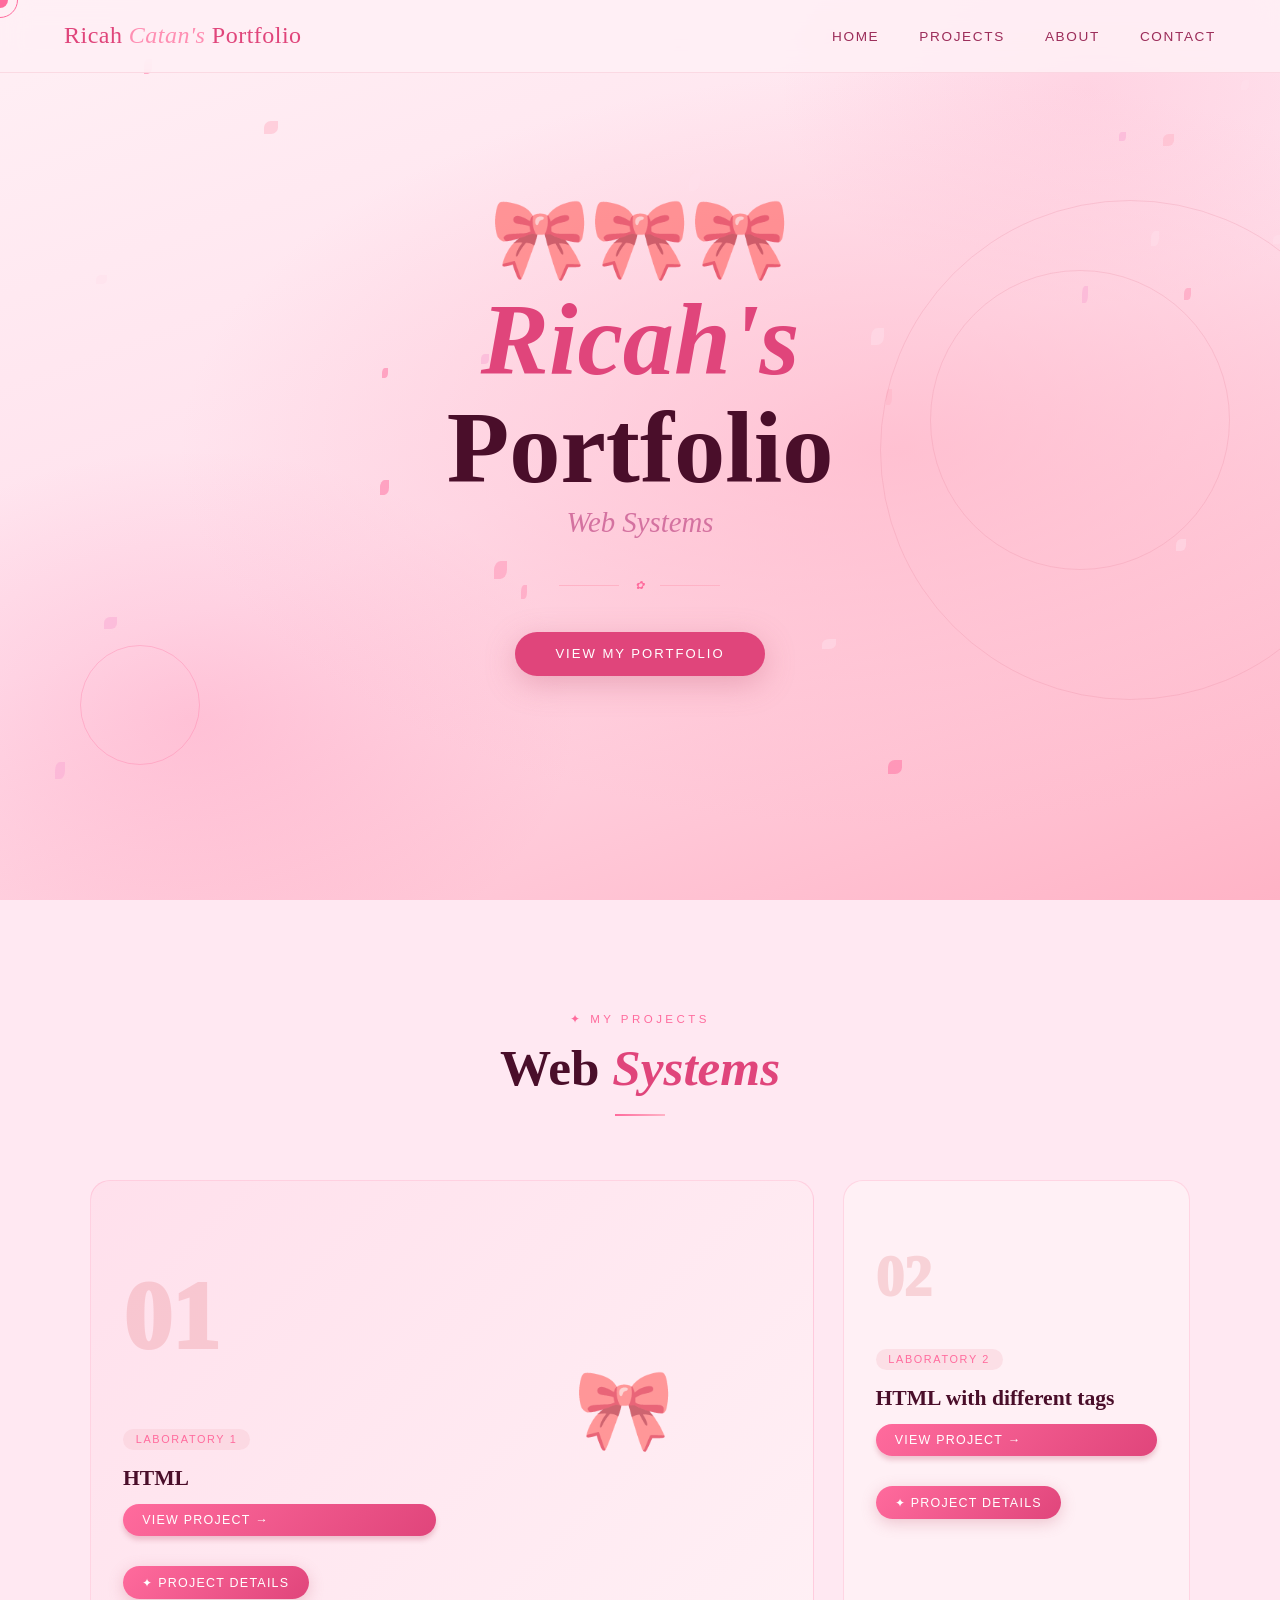
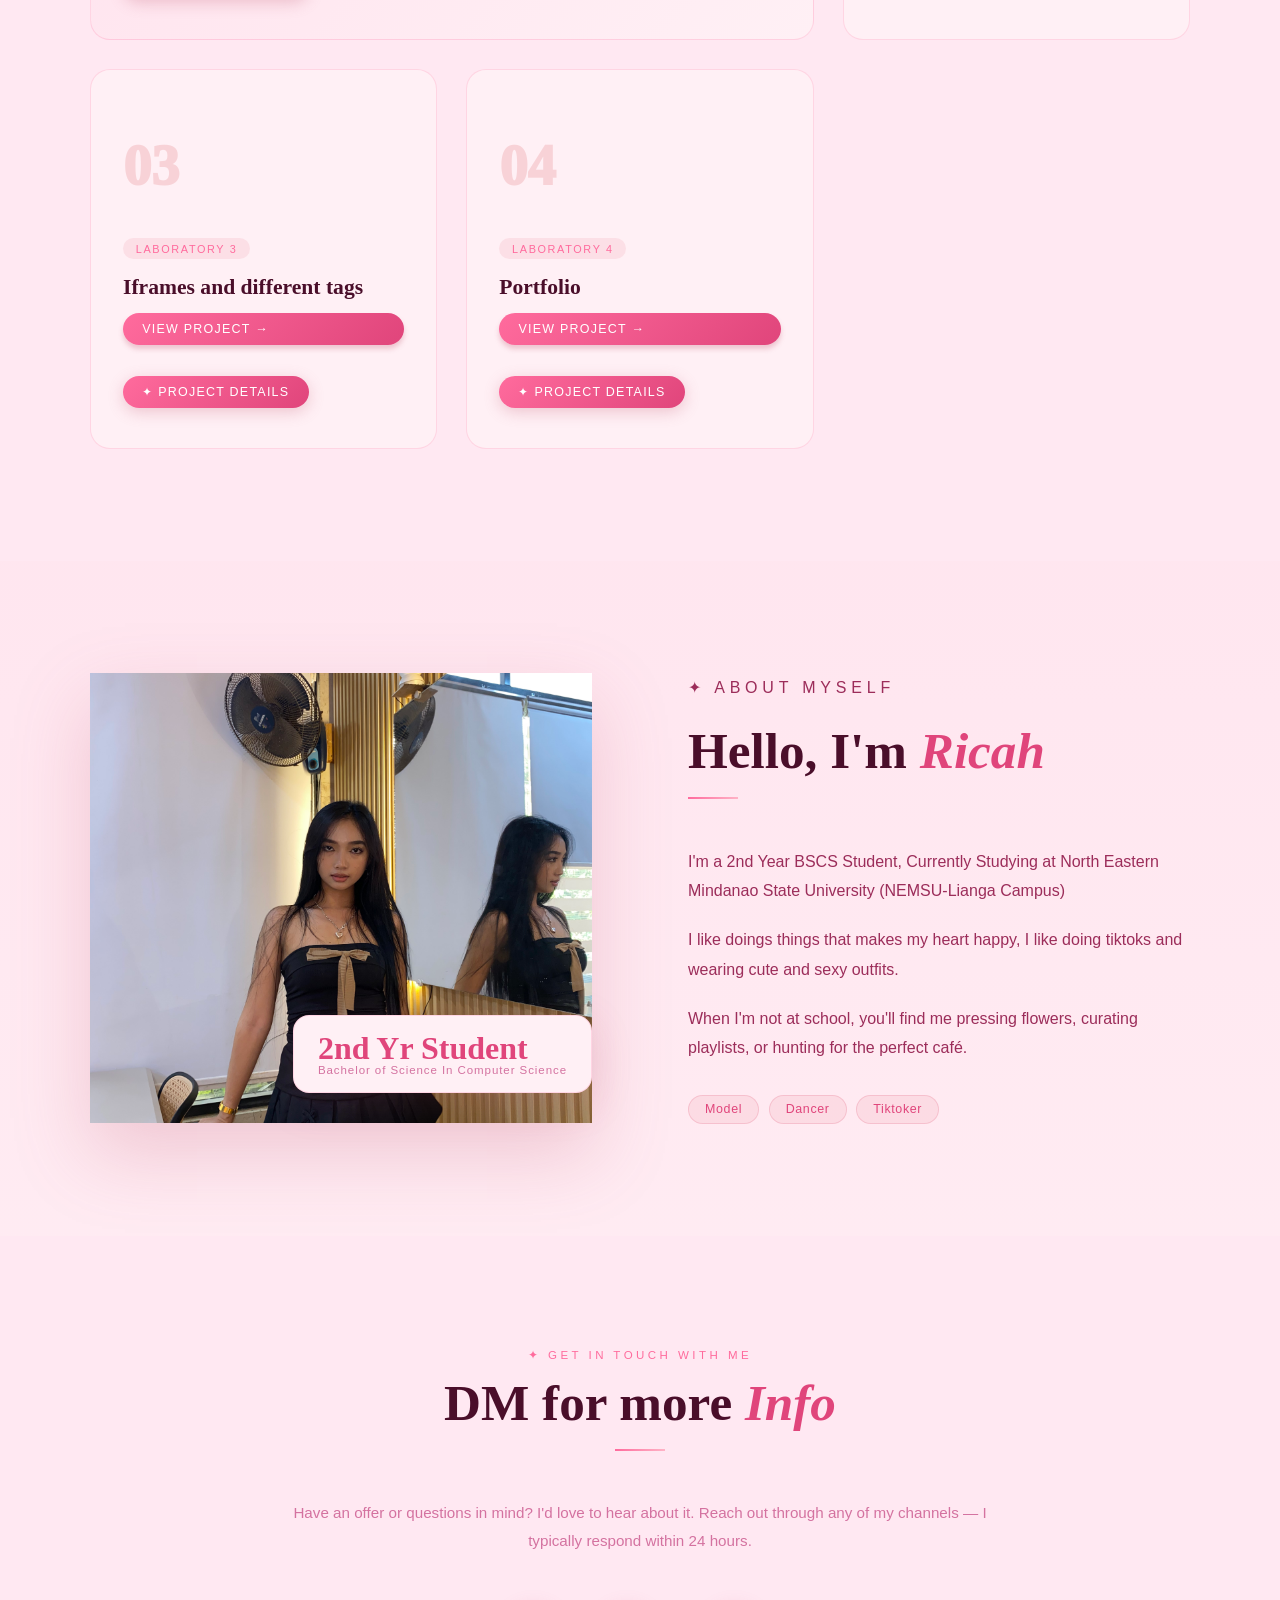
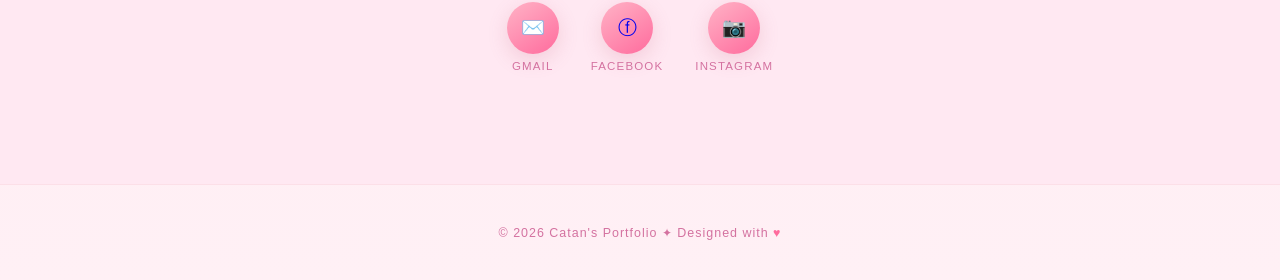
==== index.html @ cfc66bf7 "Add files via upload" ====
<!DOCTYPE html>
<html lang="en">
<head>
  <meta charset="UTF-8" />
  <meta name="viewport" content="width=device-width, initial-scale=1.0"/>
  <title>Catan's Portfolio ✦</title>
  <link rel="stylesheet" href="style.css">
</head>
<body>

<div class="cursor" id="cursor"></div>
<div class="cursor-ring" id="cursorRing"></div>

<!-- NAV -->
<nav>
  <div class="logo">Ricah<span> Catan's</span> Portfolio</div>
  <ul>
    <li><a href="#home">Home</a></li>
    <li><a href="#projects-section">Projects</a></li>
    <li><a href="#about-section">About</a></li>
    <li><a href="#contact">Contact</a></li>
  </ul>
</nav>

<!-- HOME -->
<section id="home">
  <div class="hero-bg"></div>
  <div class="petals" id="petals"></div>
  <div class="deco-circle deco-circle-1"></div>
  <div class="deco-circle deco-circle-2"></div>
  <div class="deco-circle deco-circle-3"></div>
  <div class="hero-content">
    <div style="text-align:center; font-size: 5rem; opacity: 0.6;">🎀🎀🎀</div>
    
    <h1 class="hero-name"><em>Ricah's</em><br>Portfolio</h1>
    <p class="hero-subtitle">Web Systems</p>
    <div class="hero-divider">
      <span></span><i>✿</i><span></span>
    </div>
    <a href="#projects-section" class="btn-primary">View My Portfolio</a>
  </div>
</section>

<!-- PROJECTS -->
<section id="projects-section">
  <div class="projects-header reveal">
    <p class="section-label">✦ My Projects</p>
    <h2 class="section-title">Web <em>Systems</em></h2>
    <div class="section-line"></div>
  </div>

  <div class="projects-grid">

    <!--Project 01 -->
    <div class="project-card featured reveal">
      <div>
        <div class="project-number">01</div>
        <span class="project-tag">Laboratory 1</span>
        <h3 class="project-title">HTML</h3>
        <a href="https://lab1-three-zeta.vercel.app/" class="project-link">View Project →</a>
        <br>
        <button class="btn-details" onclick="openModal('modal-1')">✦ Project Details</button>
      </div>
      <div style="text-align:center; font-size: 5rem; opacity: 0.6;">🎀</div>
    </div>

    <!-- Project 02 -->
    <div class="project-card reveal">
      <div class="project-number">02</div>
      <span class="project-tag">Laboratory 2</span>
      <h3 class="project-title">HTML with different tags</h3>
      <a href="https://2-tau-snowy.vercel.app/index.html" class="project-link">View Project →</a>
      <br>
      <button class="btn-details" onclick="openModal('modal-2')">✦ Project Details</button>

    </div>

    <!-- Project 03 -->
    <div class="project-card reveal">
      <div class="project-number">03</div>
      <span class="project-tag">Laboratory 3</span>
      <h3 class="project-title">Iframes and different tags</h3>
      <a href="https://3-three-lovat.vercel.app/" class="project-link">View Project →</a>
      <br>
      <button class="btn-details" onclick="openModal('modal-3')">✦ Project Details</button>

    </div>

    <!-- Project 04 -->
    <div class="project-card reveal">
      <div class="project-number">04</div>
      <span class="project-tag">Laboratory 4</span>
      <h3 class="project-title">Portfolio</h3>
      <a href="#" class="project-link">View Project →</a>
      <br>
      <button class="btn-details" onclick="openModal('modal-4')">✦ Project Details</button>
     
    </div>

  </div>
</section>


<!-- ── MODAL 1 ── -->
<div class="modal-overlay" id="modal-1" onclick="handleOverlayClick(event,'modal-1')">
  <div class="modal">
    <button class="modal-close" onclick="closeModal('modal-1')">✕</button>

    <div class="modal-header">
      <span class="modal-tag">Laboratory 1</span>
      <h2 class="modal-title">Simple HTML</h2>
      <p class="modal-subtitle">My very first structured web page using core HTML elements</p>
    </div>

    <div class="modal-body">

      <!-- Screenshots -->
      <p class="modal-video-label">Screenshots</p>
      <div class="modal-gallery">
        <div class="gallery-item">
          <img src="lab1/1.JPG" alt="Screenshot 1" class="gallery-img" onclick="openLightbox(this.src, this.alt)">
        </div>
        <div class="gallery-item">
          <img src="lab1/2.JPG" alt="Screenshot 2" class="gallery-img" onclick="openLightbox(this.src, this.alt)">
        </div>
      </div>

      <div class="modal-section-sep"></div>

      <!-- VIDEO -->
      <div class="modal-video">
        <p class="modal-video-label">Demo Video</p>
        <div class="video-wrapper">
          <video controls width="100%">
            <source src="lab1/1.MOV" type="video/mp4">
            Your browser does not support the video tag.
          </video>
        </div>
      </div>

      <div class="modal-section-sep"></div>

      <!-- PROJECT DETAILS -->
      <div class="modal-details">
        <div class="detail-block">
          <div class="detail-label">Subject</div>
          <div class="detail-value">Web Systems & Technologies</div>
        </div>
        <div class="detail-block">
          <div class="detail-label">Year / Semester</div>
          <div class="detail-value">2nd Year — 2nd Semester</div>
        </div>

      </div>

      <!-- DESCRIPTION -->
      <h3 class="modal-desc-title">About this project</h3>
      <p class="modal-desc-text">
        This laboratory exercise introduced the foundational structure of an HTML document. The goal was to build a simple, well-formed web page using basic tags such as headings, paragraphs, links, and images — following proper HTML5 syntax and document structure.
      </p>

      <!-- TECHNOLOGIES USED -->
      <h3 class="modal-desc-title">Technologies Used</h3>
      <div class="modal-pills">
        <span class="modal-pill">HTML5</span>
        <span class="modal-pill">Notepad</span>
        <span class="modal-pill">Github</span>
        <span class="modal-pill">Vercel</span>
      </div>

      <a href="https://lab1-three-zeta.vercel.app/" class="modal-cta" target="_blank">
        View Live Project →
      </a>
    </div>
  </div>
</div>

<!-- ── MODAL 2 ── -->
<div class="modal-overlay" id="modal-2" onclick="handleOverlayClick(event,'modal-2')">
  <div class="modal">
    <button class="modal-close" onclick="closeModal('modal-2')">✕</button>

    <div class="modal-header">
      <span class="modal-tag">Laboratory 2</span>
      <h2 class="modal-title">HTML with Different Tags</h2>
      <p class="modal-subtitle">Exploring HTML's rich set of semantic and formatting tags</p>
    </div>

    <div class="modal-body">

      <p class="modal-video-label">Screenshots</p>
      <div class="modal-gallery">
        <div class="gallery-item">
          <img src="lab2/Home.JPG" alt="Screenshot 1" class="gallery-img" onclick="openLightbox(this.src, this.alt)">
        </div>
        <div class="gallery-item">
          <img src="lab2/frame.JPG" alt="Screenshot 2" class="gallery-img" onclick="openLightbox(this.src, this.alt)">
        </div>
        <div class="gallery-item">
          <img src="lab2/Basic.JPG" alt="Screenshot 3" class="gallery-img" onclick="openLightbox(this.src, this.alt)">
        </div>
        <div class="gallery-item">
          <img src="lab2/format1.JPG" alt="Screenshot 3" class="gallery-img" onclick="openLightbox(this.src, this.alt)">
        </div>
        <div class="gallery-item">
          <img src="lab2/format2.JPG" alt="Screenshot 3" class="gallery-img" onclick="openLightbox(this.src, this.alt)">
        </div>
        
      </div>

      <div class="modal-section-sep"></div>

      <div class="modal-video">
        <p class="modal-video-label">Demo Video</p>
        <div class="video-wrapper">
          <video controls width="100%">
            <source src="lab2/2.MOV" type="video/mp4">
            Your browser does not support the video tag.
          </video>
        </div>
      </div>

      <div class="modal-section-sep"></div>

      <div class="modal-details">
        <div class="detail-block">
          <div class="detail-label">Subject</div>
          <div class="detail-value">Web Systems & Technologies</div>
        </div>
        <div class="detail-block">
          <div class="detail-label">Year / Semester</div>
          <div class="detail-value">2nd Year — 2nd Semester</div>
        </div>

      </div>

      <h3 class="modal-desc-title">About this project</h3>
      <p class="modal-desc-text">
        This lab expanded on the basics by using a wider variety of HTML tags — including lists, tables, forms, semantic tags like &lt;article&gt;, &lt;section&gt;, &lt;header&gt;, and inline formatting elements like &lt;strong&gt;, &lt;em&gt;, &lt;mark&gt;, and more.
      </p>

      <h3 class="modal-desc-title">Technologies Used</h3>
      <div class="modal-pills">
        <span class="modal-pill">HTML5</span>
        <span class="modal-pill">Notepad</span>
        <span class="modal-pill">Github</span>
        <span class="modal-pill">Vercel</span>
      </div>

      <a href="https://2-tau-snowy.vercel.app/index.html" class="modal-cta" target="_blank">
        View Live Project →
      </a>
    </div>
  </div>
</div>

<!-- ── MODAL 3 ── -->
<div class="modal-overlay" id="modal-3" onclick="handleOverlayClick(event,'modal-3')">
  <div class="modal">
    <button class="modal-close" onclick="closeModal('modal-3')">✕</button>

    <div class="modal-header">
      <span class="modal-tag">Laboratory 3</span>
      <h2 class="modal-title">Iframes & Different Tags</h2>
      <p class="modal-subtitle">Embedding external content and mastering advanced HTML tags</p>
    </div>

    <div class="modal-body">

      <p class="modal-video-label">Screenshots</p>
      <div class="modal-gallery">
        <div class="gallery-item">
          <img src="lab3/1.JPG" alt="Screenshot 1" class="gallery-img" onclick="openLightbox(this.src, this.alt)">
        </div>
        <div class="gallery-item">
          <img src="lab3/2.JPG" alt="Screenshot 2" class="gallery-img" onclick="openLightbox(this.src, this.alt)">
        </div>
        <div class="gallery-item">
          <img src="lab3/3.JPG" alt="Screenshot 3" class="gallery-img" onclick="openLightbox(this.src, this.alt)">
        </div>
        <div class="gallery-item">
          <img src="lab3/4.JPG" alt="Screenshot 3" class="gallery-img" onclick="openLightbox(this.src, this.alt)">
        </div>
        <div class="gallery-item">
          <img src="lab3/5.JPG" alt="Screenshot 3" class="gallery-img" onclick="openLightbox(this.src, this.alt)">
        </div>
        <div class="gallery-item">
          <img src="lab3/6.JPG" alt="Screenshot 3" class="gallery-img" onclick="openLightbox(this.src, this.alt)">
        </div>
        <div class="gallery-item">
          <img src="lab3/7.JPG" alt="Screenshot 3" class="gallery-img" onclick="openLightbox(this.src, this.alt)">
        </div>
      </div>

      <div class="modal-section-sep"></div>

      <div class="modal-video">
        <p class="modal-video-label">Demo Video</p>
        <div class="video-wrapper">
          <video controls width="100%">
            <source src="lab3/3.MOV" type="video/mp4">
            Your browser does not support the video tag.
          </video>
        </div>
      </div>

      <div class="modal-section-sep"></div>

       <div class="modal-details">
        <div class="detail-block">
          <div class="detail-label">Subject</div>
          <div class="detail-value">Web Systems & Technologies</div>
        </div>
        <div class="detail-block">
          <div class="detail-label">Year / Semester</div>
          <div class="detail-value">2nd Year — 2nd Semester</div>
        </div>

      </div>

      <h3 class="modal-desc-title">About this project</h3>
      <p class="modal-desc-text">
        This laboratory focused on embedding external pages and media using &lt;iframe&gt; tags, along with deeper exploration of miscellaneous HTML tags including &lt;details&gt;, &lt;summary&gt;, &lt;figure&gt;, &lt;figcaption&gt;, &lt;blockquote&gt;, and &lt;code&gt;.
      </p>

      <h3 class="modal-desc-title">Technologies Used</h3>
      <div class="modal-pills">
        <span class="modal-pill">HTML5</span>
        <span class="modal-pill">Notepad</span>
        <span class="modal-pill">Github</span>
        <span class="modal-pill">Vercel</span>
      </div>

      <a href="https://3-three-lovat.vercel.app/" class="modal-cta" target="_blank">
        View Live Project →
      </a>
    </div>
  </div>
</div>

<!-- ── MODAL 4 ── -->
<div class="modal-overlay" id="modal-4" onclick="handleOverlayClick(event,'modal-4')">
  <div class="modal">
    <button class="modal-close" onclick="closeModal('modal-4')">✕</button>

    <div class="modal-header">
      <span class="modal-tag">Laboratory 4</span>
      <h2 class="modal-title">Portfolio</h2>
      <p class="modal-subtitle">This project is all about building a Personal Portfolio</p>
    </div>

    <div class="modal-body">

      <p class="modal-video-label">Screenshots</p>
      <div class="modal-gallery">
        <div class="gallery-item">
          <img src="lab4/Home.JPG" alt="Screenshot 1" class="gallery-img" onclick="openLightbox(this.src, this.alt)">
        </div>
        <div class="gallery-item">
          <img src="lab4/Projects.JPG" alt="Screenshot 2" class="gallery-img" onclick="openLightbox(this.src, this.alt)">
        </div>
        <div class="gallery-item">
          <img src="lab4/Projectss.JPG" alt="Screenshot 3" class="gallery-img" onclick="openLightbox(this.src, this.alt)">
        </div>
        <div class="gallery-item">
          <img src="lab4/About.JPG" alt="Screenshot 3" class="gallery-img" onclick="openLightbox(this.src, this.alt)">
        </div>
        <div class="gallery-item">
          <img src="lab4/Contact.JPG" alt="Screenshot 3" class="gallery-img" onclick="openLightbox(this.src, this.alt)">
        </div>
      </div>

      <div class="modal-section-sep"></div>

      <div class="modal-video">
        <p class="modal-video-label">Demo Video</p>
        <div class="video-wrapper">
          <video controls width="100%">
            <source src="lab4/lab4.mov" type="video/mp4">
            Your browser does not support the video tag.
          </video>
        </div>
      </div>

      <div class="modal-section-sep"></div>

       <div class="modal-details">
        <div class="detail-block">
          <div class="detail-label">Subject</div>
          <div class="detail-value">Web Systems & Technologies</div>
        </div>
        <div class="detail-block">
          <div class="detail-label">Year / Semester</div>
          <div class="detail-value">2nd Year — 2nd Semester</div>
        </div>

      </div>

      <h3 class="modal-desc-title">About this project</h3>
      <p class="modal-desc-text">
        A Simple Portfolio that contains 4 navigations such as Home, Projects, About me, and Contacts. This portfolio serves as a compilation for all the Class Laboratories in Web Systems.
      </p>

      <h3 class="modal-desc-title">Technologies Used</h3>
      <div class="modal-pills">
        <span class="modal-pill">HTML5</span>
        <span class="modal-pill">JavaScript</span>
        <span class="modal-pill">VS Code</span>
        <span class="modal-pill">Github</span>
        <span class="modal-pill">Vercel</span>
      </div>
      <a href="" class="modal-cta" target="_blank">
        View Live Project →
      </a>
    </div>
  </div>
</div>

<!-- ABOUT -->
<section id="about-section">
  <div id="about">
    <div class="about-visual reveal">
      <img src="me.jpg" alt="Profile photo" class="about-img-placeholder" style="object-fit: cover; border-radius: inherit; width: 100%; height: 100%;" />
      <div class="about-badge">
        <div class="about-badge-num">2nd Yr Student</div>
        <div class="about-badge-label">Bachelor of Science In Computer Science</div>
      </div>
    </div>
    <div class="about-text reveal">
      <p class="section-label">✦ About Myself</p>
      <h2 class="section-title">Hello, I'm <em>Ricah</em></h2>
      <div class="section-line"></div>
      <p>I'm a 2nd Year BSCS Student, Currently Studying at North Eastern Mindanao State University (NEMSU-Lianga Campus)</p>
      <p>I like doings things that makes my heart happy, I like doing tiktoks and wearing cute and sexy outfits.</p>
      <p>When I'm not at school, you'll find me pressing flowers, curating playlists, or hunting for the perfect café.</p>
      <div class="about-skills">
        <span class="skill-pill">Model</span>
        <span class="skill-pill">Dancer</span>
        <span class="skill-pill">Tiktoker</span>
      </div>
    </div>
  </div>
</section>

<!-- CONTACT -->
<section id="contact">
  <div class="contact-inner">
    <p class="section-label">✦ Get in touch with me</p>
    <h2 class="section-title">DM for more<em> Info </em></h2>
    <div class="section-line"></div>
    <p style="color: var(--text-light); font-size: 0.95rem; line-height: 1.8;">Have an offer or questions in mind? I'd love to hear about it. Reach out through any of my channels — I typically respond within 24 hours.</p>
    <div class="contact-links">
      <a href="https://mail.google.com/mail/?view=cm&fs=1&to=ricahcatan28@gmail.com" class="contact-link-item">
        <div class="contact-link-icon">✉️</div>
        <span class="contact-link-label">Gmail</span>
      </a>
      <a href="https://www.facebook.com/ricah.catan?" class="contact-link-item">
        <div class="contact-link-icon">ⓕ</div>
        <span class="contact-link-label">Facebook</span>
      </a>
      <a href="https://www.instagram.com/kristaka_77" class="contact-link-item">
        <div class="contact-link-icon">📷</div>
        <span class="contact-link-label">Instagram</span>
      </a>
    </div>
  </div>
</section>

<footer>
  <p>© 2026 Catan's Portfolio ✦ Designed with <span>♥</span></p>
</footer>

<!-- LIGHTBOX OVERLAY for full-screen image viewing -->
<div id="lightbox" onclick="closeLightbox()">
  <button onclick="closeLightbox()">✕</button>
  <img id="lightbox-img" src="" alt="">
</div>

 <script src="script.js"></script>
</body>
</html>
---- style.css ----
:root {
      --blush: #ffb3c6;
      --rose: #ff6b9d;
      --deep-rose: #e0457b;
      --cream: #fff0f5;
      --light-pink: #ffe0ec;
      --mauve: #c0336a;
      --white: #fff5f8;
      --text-dark: #4a0e2a;
      --text-mid: #9c2d5a;
      --text-light: #d472a0;
      --gold: #ff8fb3;
    }

    * { margin: 0; padding: 0; box-sizing: border-box; }
    html { scroll-behavior: smooth; }

    body {
      font-family: 'DM Sans', sans-serif;
      background: linear-gradient(180deg, #fff0f5 0%, #ffe0ec 40%, #fff0f5 100%);
      color: var(--text-dark);
      overflow-x: hidden;
      cursor: none;
    }

    .cursor {
      width: 16px; height: 16px;
      background: var(--rose);
      border-radius: 50%;
      position: fixed;
      pointer-events: none;
      z-index: 9999;
      transition: transform 0.1s ease, background 0.1s;
      transform: translate(-50%, -50%);
    }
    .cursor-ring {
      width: 36px; height: 36px;
      border: 1.5px solid var(--rose);
      border-radius: 50%;
      position: fixed;
      pointer-events: none;
      z-index: 9998;
      transition: transform 0.1s ease, width 0.1s, height 0.1s;
      transform: translate(-50%, -50%);
    }

    nav {
      position: fixed; top: 0; left: 0; right: 0; z-index: 100;
      display: flex; align-items: center; justify-content: space-between;
      padding: 1.4rem 4rem;
      background: rgba(255, 240, 245, 0.88);
      backdrop-filter: blur(14px);
      border-bottom: 1px solid rgba(232, 131, 154, 0.2);
    }
    .logo {
      font-family: 'Playfair Display', serif;
      font-size: 1.5rem;
      color: var(--deep-rose);
      letter-spacing: 0.02em;
    }
    .logo span { font-style: italic; color: var(--gold); }
    nav ul { list-style: none; display: flex; gap: 2.5rem; }
    nav ul a {
      text-decoration: none;
      font-size: 0.85rem;
      font-weight: 500;
      letter-spacing: 0.12em;
      text-transform: uppercase;
      color: var(--text-mid);
      position: relative;
      transition: color 0.3s;
    }
    nav ul a::after {
      content: '';
      position: absolute;
      bottom: -4px; left: 0; right: 0;
      height: 1.5px;
      background: var(--rose);
      transform: scaleX(0);
      transform-origin: left;
      transition: transform 0.3s ease;
    }
    nav ul a:hover { color: var(--deep-rose); }
    nav ul a:hover::after { transform: scaleX(1); }

    #home {
      min-height: 100vh;
      display: grid;
      place-items: center;
      position: relative;
      overflow: hidden;
      padding-top: 80px;
    }
    .hero-bg {
      position: absolute; inset: 0;
      background: radial-gradient(ellipse 80% 60% at 70% 50%, rgba(255,179,198,0.65) 0%, transparent 70%),
                  radial-gradient(ellipse 50% 50% at 15% 80%, rgba(255,107,157,0.22) 0%, transparent 60%),
                  radial-gradient(ellipse 40% 40% at 85% 10%, rgba(255,143,179,0.2) 0%, transparent 60%),
                  linear-gradient(160deg, #fff0f5 0%, #ffe0ec 50%, #ffb3c6 100%);
    }
    .petals { position: absolute; inset: 0; pointer-events: none; }
    .petal {
      position: absolute;
      width: 8px; height: 12px;
      background: var(--blush);
      border-radius: 50% 0 50% 0;
      opacity: 0.5;
      animation: float linear infinite;
    }
    @keyframes float {
      0% { transform: translateY(-20px) rotate(0deg); opacity: 0; }
      10% { opacity: 0.5; }
      90% { opacity: 0.3; }
      100% { transform: translateY(110vh) rotate(720deg); opacity: 0; }
    }
    .hero-content {
      text-align: center;
      position: relative;
      z-index: 2;
      animation: fadeUp 1s ease both;
    }
    @keyframes fadeUp {
      from { opacity: 0; transform: translateY(30px); }
      to { opacity: 1; transform: translateY(0); }
    }
    .hero-eyebrow {
      font-size: 0.78rem;
      letter-spacing: 0.25em;
      text-transform: uppercase;
      color: var(--rose);
      margin-bottom: 1.2rem;
      animation: fadeUp 1s 0.2s ease both;
    }
    .hero-name {
      font-family: 'Playfair Display', serif;
      font-size: clamp(3.5rem, 8vw, 7rem);
      font-weight: 700;
      line-height: 1.05;
      color: var(--text-dark);
      margin-bottom: 0.3rem;
      animation: fadeUp 1s 0.3s ease both;
    }
    .hero-name em { font-style: italic; color: var(--deep-rose); }
    .hero-subtitle {
      font-family: 'Cormorant Garamond', serif;
      font-size: clamp(1.2rem, 2.5vw, 1.8rem);
      font-weight: 300;
      font-style: italic;
      color: var(--text-light);
      margin-bottom: 2.5rem;
      animation: fadeUp 1s 0.4s ease both;
    }
    .hero-divider {
      display: flex; align-items: center; justify-content: center; gap: 1rem;
      margin-bottom: 2.5rem;
      animation: fadeUp 1s 0.5s ease both;
    }
    .hero-divider span { display: block; height: 1px; width: 60px; background: var(--blush); }
    .hero-divider i { color: var(--rose); font-size: 0.7rem; }
    .btn-primary {
      display: inline-block;
      padding: 0.9rem 2.5rem;
      background: var(--deep-rose);
      color: white;
      text-decoration: none;
      font-size: 0.82rem;
      letter-spacing: 0.15em;
      text-transform: uppercase;
      font-weight: 500;
      border-radius: 100px;
      transition: all 0.3s ease;
      box-shadow: 0 8px 30px rgba(196, 95, 120, 0.35);
      animation: fadeUp 1s 0.6s ease both;
    }
    .btn-primary:hover {
      background: var(--mauve);
      transform: translateY(-3px);
      box-shadow: 0 14px 40px rgba(196, 95, 120, 0.45);
    }
    .deco-circle {
      position: absolute;
      border-radius: 50%;
      border: 1px solid rgba(232, 131, 154, 0.25);
    }
    .deco-circle-1 { width: 500px; height: 500px; right: -100px; top: 50%; transform: translateY(-50%); }
    .deco-circle-2 { width: 300px; height: 300px; right: 50px; top: 50%; transform: translateY(-60%); }
    .deco-circle-3 { width: 120px; height: 120px; left: 80px; bottom: 15%; border-color: rgba(255,107,157,0.3); }

    section { padding: 7rem 4rem; }
    .section-label {
      font-size: 0.72rem;
      letter-spacing: 0.3em;
      text-transform: uppercase;
      color: var(--rose);
      margin-bottom: 0.8rem;
    }
    .section-title {
      font-family: 'Playfair Display', serif;
      font-size: clamp(2rem, 4vw, 3.2rem);
      font-weight: 700;
      color: var(--text-dark);
      margin-bottom: 1rem;
      line-height: 1.15;
    }
    .section-title em { font-style: italic; color: var(--deep-rose); }
    .section-line {
      width: 50px; height: 2px;
      background: linear-gradient(to right, var(--rose), var(--blush));
      margin-bottom: 3rem;
    }

    #projects-section { background: #ffe8f2; }
    .projects-header { text-align: center; margin-bottom: 4rem; }
    .projects-header .section-line { margin: 0 auto 0; }

    .projects-grid {
      display: grid;
      grid-template-columns: repeat(3, 1fr);
      gap: 1.8rem;
      max-width: 1100px;
      margin: 0 auto;
    }
    .project-card {
      background: #fff0f5;
      border: 1px solid rgba(255, 107, 157, 0.2);
      border-radius: 20px;
      padding: 2.5rem 2rem;
      position: relative;
      overflow: hidden;
      transition: all 0.4s ease;
      cursor: none;
    }
    .project-card:hover {
      transform: translateY(-6px);
      border-color: rgba(232,131,154,0.5);
      box-shadow: 0 20px 50px rgba(196, 95, 120, 0.12);
    }
    .project-card::before {
      content: '';
      position: absolute;
      top: 0; left: 0; right: 0;
      height: 3px;
      background: linear-gradient(to right, var(--rose), var(--blush));
      transform: scaleX(0);
      transform-origin: left;
      transition: transform 0.4s ease;
    }
    .project-card:hover::before { transform: scaleX(1); }
    .project-number {
      font-family: 'Playfair Display', serif;
      font-size: 3.5rem;
      font-weight: 1000;
      color: rgba(200, 2, 2, 0.12);
      line-height: 2;
      margin-bottom: 1rem;
    }
    .project-tag {
      display: inline-block;
      font-size: 0.68rem;
      letter-spacing: 0.15em;
      text-transform: uppercase;
      color: var(--rose);
      background: rgba(247,197,208,0.4);
      padding: 0.3rem 0.8rem;
      border-radius: 100px;
      margin-bottom: 1rem;
    }
    .project-title {
      font-family: 'Playfair Display', serif;
      font-size: 1.35rem;
      font-weight: 600;
      color: var(--text-dark);
      margin-bottom: 0.8rem;
    }
    .project-desc {
      font-size: 0.88rem;
      color: var(--text-light);
      line-height: 1.7;
      margin-bottom: 1.5rem;
    }
    .project-link {
      font-size: 0.78rem;
      letter-spacing: 0.1em;
      text-transform: uppercase;
      color: white;
      text-decoration: none;
      font-weight: 500;
      display: flex; align-items: center; gap: 0.5rem;
      transition: gap 0.3s;
      background: linear-gradient(135deg, var(--rose), var(--deep-rose));
      border: none;
      padding: 0.55rem 1.2rem;
      border-radius: 50px;
      cursor: none;
      font-family: 'DM Sans', sans-serif;
      font-weight: 500;
      transition: all 0.3s ease;
      box-shadow: 0 4px 5px rgba(196,95,120,0.3);
    }
    .project-link:hover { gap: 0.9rem; }

    /* Details button */
    .btn-details {
      display: inline-flex;
      align-items: center;
      gap: 0.5rem;
      margin-top: 0.8rem;
      font-size: 0.78rem;
      letter-spacing: 0.1em;
      text-transform: uppercase;
      color: white;
      background: linear-gradient(135deg, var(--rose), var(--deep-rose));
      border: none;
      padding: 0.55rem 1.2rem;
      border-radius: 100px;
      cursor: none;
      font-family: 'DM Sans', sans-serif;
      font-weight: 500;
      transition: all 0.3s ease;
      box-shadow: 0 4px 15px rgba(196,95,120,0.3);
    }
    .btn-details:hover {
      transform: translateY(-2px);
      box-shadow: 0 8px 22px rgba(196,95,120,0.45);
    }

    .project-card.featured {
      grid-column: 1 / 3;
      display: grid;
      grid-template-columns: 1fr 1fr;
      gap: 2rem;
      align-items: center;
      background: linear-gradient(135deg, #ffe0ec 0%, #fff0f5 100%);
    }
    .project-card.featured .project-number { font-size: 6rem; }

    #about-section { padding: 7rem 4rem; }
    #about {
      max-width: 1100px;
      margin: 0 auto;
      display: grid;
      grid-template-columns: 1fr 1fr;
      gap: 6rem;
      align-items: center;
    }
    .about-visual { position: relative; height: 450px; }
    .about-img-placeholder {
      width: 340px; height: 420px;
      border-radius: 30% 60% 40% 70% / 50% 40% 60% 50%;
      background: linear-gradient(145deg, #ffb3c6 0%, #ff6b9d 60%, #e0457b 100%);
      position: absolute;
      top: 0; left: 0;
      display: flex; align-items: center; justify-content: center;
      font-size: 5rem;
      box-shadow: 0 30px 70px rgba(196,95,120,0.25);
      animation: morphBlob 8s ease-in-out infinite;
    }
    @keyframes morphBlob {
      0%,100% { border-radius: 30% 60% 40% 70% / 50% 40% 60% 50%; }
      33% { border-radius: 60% 40% 70% 30% / 40% 60% 40% 60%; }
      66% { border-radius: 40% 70% 50% 50% / 60% 30% 70% 40%; }
    }
    .about-badge {
      position: absolute;
      bottom: 30px; right: 0;
      background: #fff0f5;
      border-radius: 16px;
      padding: 1rem 1.5rem;
      box-shadow: 0 10px 40px rgba(196,95,120,0.18);
      border: 1px solid rgba(255,107,157,0.2);
    }
    .about-badge-num {
      font-family: 'Playfair Display', serif;
      font-size: 2rem;
      font-weight: 700;
      color: var(--deep-rose);
      line-height: 1;
    }
    .about-badge-label { font-size: 0.72rem; color: var(--text-light); letter-spacing: 0.08em; }
    .about-text p { font-size: 1rem; line-height: 1.85; color: var(--text-mid); margin-bottom: 1.2rem; }
    .about-skills { display: flex; flex-wrap: wrap; gap: 0.6rem; margin-top: 2rem; }
    .skill-pill {
      font-size: 0.78rem;
      padding: 0.4rem 1rem;
      background: rgba(247,197,208,0.4);
      border: 1px solid rgba(232,131,154,0.3);
      border-radius: 100px;
      color: var(--deep-rose);
      letter-spacing: 0.05em;
    }

    #contact { background: #ffe8f2; }
    .contact-inner { max-width: 700px; margin: 0 auto; text-align: center; }
    .contact-inner .section-line { margin: 0 auto 3rem; }
    .contact-links { display: flex; justify-content: center; gap: 2rem; margin-top: 3rem; }
    .contact-link-item {
      display: flex; flex-direction: column; align-items: center; gap: 0.4rem;
      text-decoration: none;
      transition: transform 0.3s;
    }
    .contact-link-item:hover { transform: translateY(-4px); }
    .contact-link-icon {
      width: 52px; height: 52px;
      border-radius: 50%;
      background: linear-gradient(145deg, #ffb3c6, #ff6b9d);
      display: flex; align-items: center; justify-content: center;
      font-size: 1.2rem;
      box-shadow: 0 6px 20px rgba(196,95,120,0.2);
    }
    .contact-link-label { font-size: 0.72rem; letter-spacing: 0.1em; text-transform: uppercase; color: var(--text-light); }

    footer {
      text-align: center;
      padding: 2.5rem;
      font-size: 0.78rem;
      color: var(--text-light);
      letter-spacing: 0.08em;
      border-top: 1px solid rgba(232,131,154,0.15);
    }
    footer span { color: var(--rose); }

    ::-webkit-scrollbar { width: 6px; }
    ::-webkit-scrollbar-track { background: #fff0f5; }
    ::-webkit-scrollbar-thumb { background: #ffb3c6; border-radius: 3px; }

    .reveal {
      opacity: 0;
      transform: translateY(25px);
      transition: opacity 0.7s ease, transform 0.7s ease;
    }
    .reveal.visible { opacity: 1; transform: translateY(0); }

    /* ── MODAL STYLES ── */
    .modal-overlay {
      position: fixed;
      inset: 0;
      background: rgba(74, 14, 42, 0.55);
      backdrop-filter: blur(8px);
      z-index: 1000;
      display: flex;
      align-items: center;
      justify-content: center;
      padding: 1.5rem;
      opacity: 0;
      pointer-events: none;
      transition: opacity 0.35s ease;
    }
    .modal-overlay.open {
      opacity: 1;
      pointer-events: all;
    }

    .modal {
      background: #fff5f8;
      border-radius: 28px;
      width: 100%;
      max-width: 820px;
      max-height: 90vh;
      overflow-y: auto;
      box-shadow: 0 40px 100px rgba(196,95,120,0.35);
      border: 1px solid rgba(255,107,157,0.25);
      transform: translateY(30px) scale(0.97);
      transition: transform 0.35s cubic-bezier(0.34, 1.56, 0.64, 1);
      position: relative;
      scrollbar-width: thin;
      scrollbar-color: #ffb3c6 #fff0f5;
    }
    .modal-overlay.open .modal {
      transform: translateY(0) scale(1);
    }

    .modal-close {
      position: absolute;
      top: 1.2rem; right: 1.2rem;
      width: 38px; height: 38px;
      background: rgba(255,107,157,0.12);
      border: 1px solid rgba(255,107,157,0.3);
      border-radius: 50%;
      color: var(--deep-rose);
      font-size: 1.1rem;
      display: flex; align-items: center; justify-content: center;
      cursor: none;
      transition: all 0.25s;
      z-index: 10;
    }
    .modal-close:hover {
      background: var(--rose);
      color: white;
      transform: rotate(90deg);
    }

    .modal-header {
      padding: 2.5rem 2.5rem 1.5rem;
      border-bottom: 1px solid rgba(255,107,157,0.15);
      position: relative;
    }
    .modal-tag {
      display: inline-block;
      font-size: 0.65rem;
      letter-spacing: 0.18em;
      text-transform: uppercase;
      color: var(--rose);
      background: rgba(247,197,208,0.4);
      padding: 0.3rem 0.8rem;
      border-radius: 100px;
      margin-bottom: 0.6rem;
    }
    .modal-title {
      font-family: 'Playfair Display', serif;
      font-size: 1.8rem;
      font-weight: 700;
      color: var(--text-dark);
      margin-bottom: 0.5rem;
    }
    .modal-subtitle {
      font-family: 'Cormorant Garamond', serif;
      font-style: italic;
      font-size: 1.05rem;
      color: var(--text-light);
    }

    .modal-body { padding: 2rem 2.5rem 2.5rem; }

    /* Media gallery */
    .modal-gallery {
      display: grid;
      grid-template-columns: repeat(auto-fill, minmax(200px, 1fr));
      gap: 0.9rem;
      margin-bottom: 2rem;
    }
    .gallery-item {
      border-radius: 14px;
      overflow: hidden;
      background: #ffe0ec;
      aspect-ratio: 4/3;
      position: relative;
      border: 1px solid rgba(255,107,157,0.2);
    }
    .gallery-item img {
      width: 100%; height: 100%;
      object-fit: cover;
      display: block;
      transition: transform 0.4s ease;
    }
    .gallery-item:hover img { transform: scale(1.05); }
    .gallery-item .placeholder-img {
      width: 100%; height: 100%;
      display: flex; flex-direction: column; align-items: center; justify-content: center;
      gap: 0.5rem;
      background: linear-gradient(135deg, #ffe0ec, #ffb3c6);
      color: var(--deep-rose);
      font-size: 0.75rem;
      letter-spacing: 0.1em;
      text-transform: uppercase;
    }
    .gallery-item .placeholder-img span { font-size: 2rem; }

    /* Video embed */
    .modal-video {
      margin-bottom: 2rem;
    }
    .modal-video-label {
      font-size: 0.72rem;
      letter-spacing: 0.2em;
      text-transform: uppercase;
      color: var(--rose);
      margin-bottom: 0.7rem;
    }
    .video-wrapper {
      border-radius: 14px;
      overflow: hidden;
      background: #ffe0ec;
      border: 1px solid rgba(255,107,157,0.2);
      aspect-ratio: 16/9;
      position: relative;
    }
    .video-wrapper iframe,
    .video-wrapper video {
      width: 100%; height: 100%;
      display: block;
    }
    .video-placeholder {
      width: 100%; height: 100%;
      display: flex; flex-direction: column; align-items: center; justify-content: center;
      gap: 0.8rem;
      background: linear-gradient(135deg, #ffe0ec, #ffb3c6);
      color: var(--deep-rose);
    }
    .video-placeholder span { font-size: 3rem; }
    .video-placeholder p { font-size: 0.82rem; letter-spacing: 0.1em; text-transform: uppercase; opacity: 0.7; }

    /* Details section */
    .modal-details {
      display: grid;
      grid-template-columns: 1fr 1fr;
      gap: 1.5rem;
      margin-bottom: 2rem;
    }
    .detail-block {
      background: #ffe8f2;
      border-radius: 14px;
      padding: 1.2rem 1.4rem;
      border: 1px solid rgba(255,107,157,0.15);
    }
    .detail-label {
      font-size: 0.68rem;
      letter-spacing: 0.2em;
      text-transform: uppercase;
      color: var(--rose);
      margin-bottom: 0.4rem;
    }
    .detail-value {
      font-size: 0.92rem;
      color: var(--text-dark);
      line-height: 1.6;
    }

    /* Description */
    .modal-desc-title {
      font-family: 'Playfair Display', serif;
      font-size: 1.1rem;
      color: var(--text-dark);
      margin-bottom: 0.7rem;
    }
    .modal-desc-text {
      font-size: 0.92rem;
      color: var(--text-mid);
      line-height: 1.85;
      margin-bottom: 1.5rem;
    }

    /* Tech/skills pills */
    .modal-pills { display: flex; flex-wrap: wrap; gap: 0.5rem; margin-bottom: 2rem; }
    .modal-pill {
      font-size: 0.75rem;
      padding: 0.35rem 0.9rem;
      background: rgba(247,197,208,0.4);
      border: 1px solid rgba(232,131,154,0.3);
      border-radius: 100px;
      color: var(--deep-rose);
    }

    /* Modal CTA */
    .modal-cta {
      display: inline-flex;
      align-items: center;
      gap: 0.6rem;
      padding: 0.85rem 2rem;
      background: linear-gradient(135deg, #ff6b9d, #e0457b);
      color: white;
      text-decoration: none;
      font-size: 0.8rem;
      letter-spacing: 0.13em;
      text-transform: uppercase;
      font-weight: 500;
      border-radius: 100px;
      transition: all 0.3s ease;
      box-shadow: 0 6px 20px rgba(196,95,120,0.35);
    }
    .modal-cta:hover {
      transform: translateY(-2px);
      box-shadow: 0 10px 30px rgba(196,95,120,0.45);
    }

    .modal-section-sep {
      height: 1px;
      background: linear-gradient(to right, transparent, rgba(255,107,157,0.2), transparent);
      margin: 1.8rem 0;
    }


      .gallery-img {
    width: 100%;
    height: 100%;
    object-fit: cover;
    border-radius: 8px;
    cursor: zoom-in;
    transition: transform 0.2s, box-shadow 0.2s;
    display: block;
  }
  .gallery-img:hover {
    transform: scale(1.03);
    box-shadow: 0 6px 24px rgba(0,0,0,0.25);
  }
  .gallery-item {
    overflow: hidden;
    border-radius: 8px;
    min-height: 140px;
    background: #f0eaee;
    display: flex;
    align-items: center;
    justify-content: center;
  }
  .video-wrapper video {
    border-radius: 10px;
    width: 100%;
    max-height: 380px;
    background: #000;
  }
  .lightbox {
  display:none;
  position:fixed;
  inset:0;
  z-index:9999;
  background:rgba(0,0,0,0.92);
  align-items:center;
  justify-content:center;
  cursor:zoom-out;
  padding:20px;
  box-sizing:border-box;
  }

  /* ── Lightbox ── */
#lightbox {
  display: none;
  position: fixed;
  inset: 0;
  z-index: 9999;
  background: rgba(0, 0, 0, 0.92);
  align-items: center;
  justify-content: center;
  cursor: zoom-out;
  padding: 20px;
  box-sizing: border-box;
}

#lightbox button {
  position: absolute;
  top: 18px;
  right: 24px;
  background: none;
  border: none;
  color: #fff;
  font-size: 2rem;
  cursor: pointer;
  line-height: 1;
}

#lightbox-img {
  max-width: 90vw;
  max-height: 90vh;
  border-radius: 10px;
  box-shadow: 0 8px 40px rgba(0, 0, 0, 0.6);
  object-fit: contain;
}
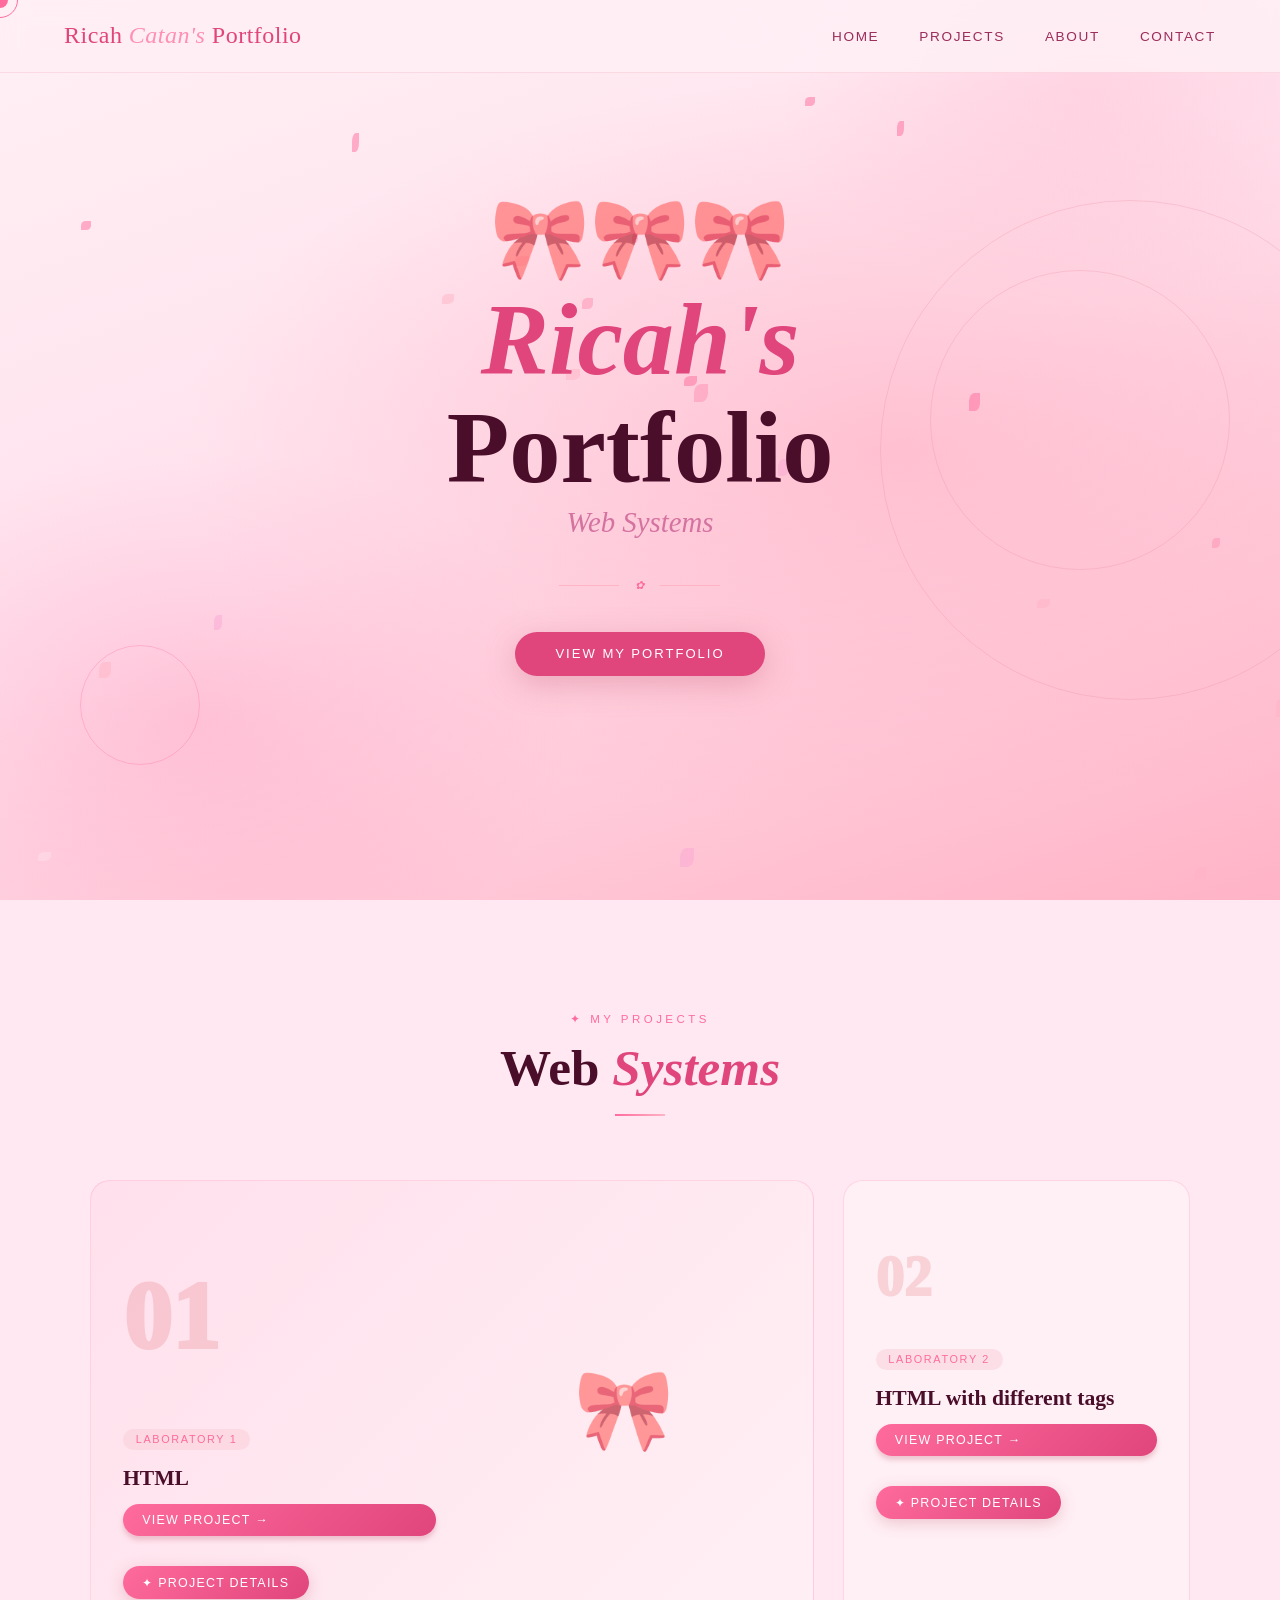
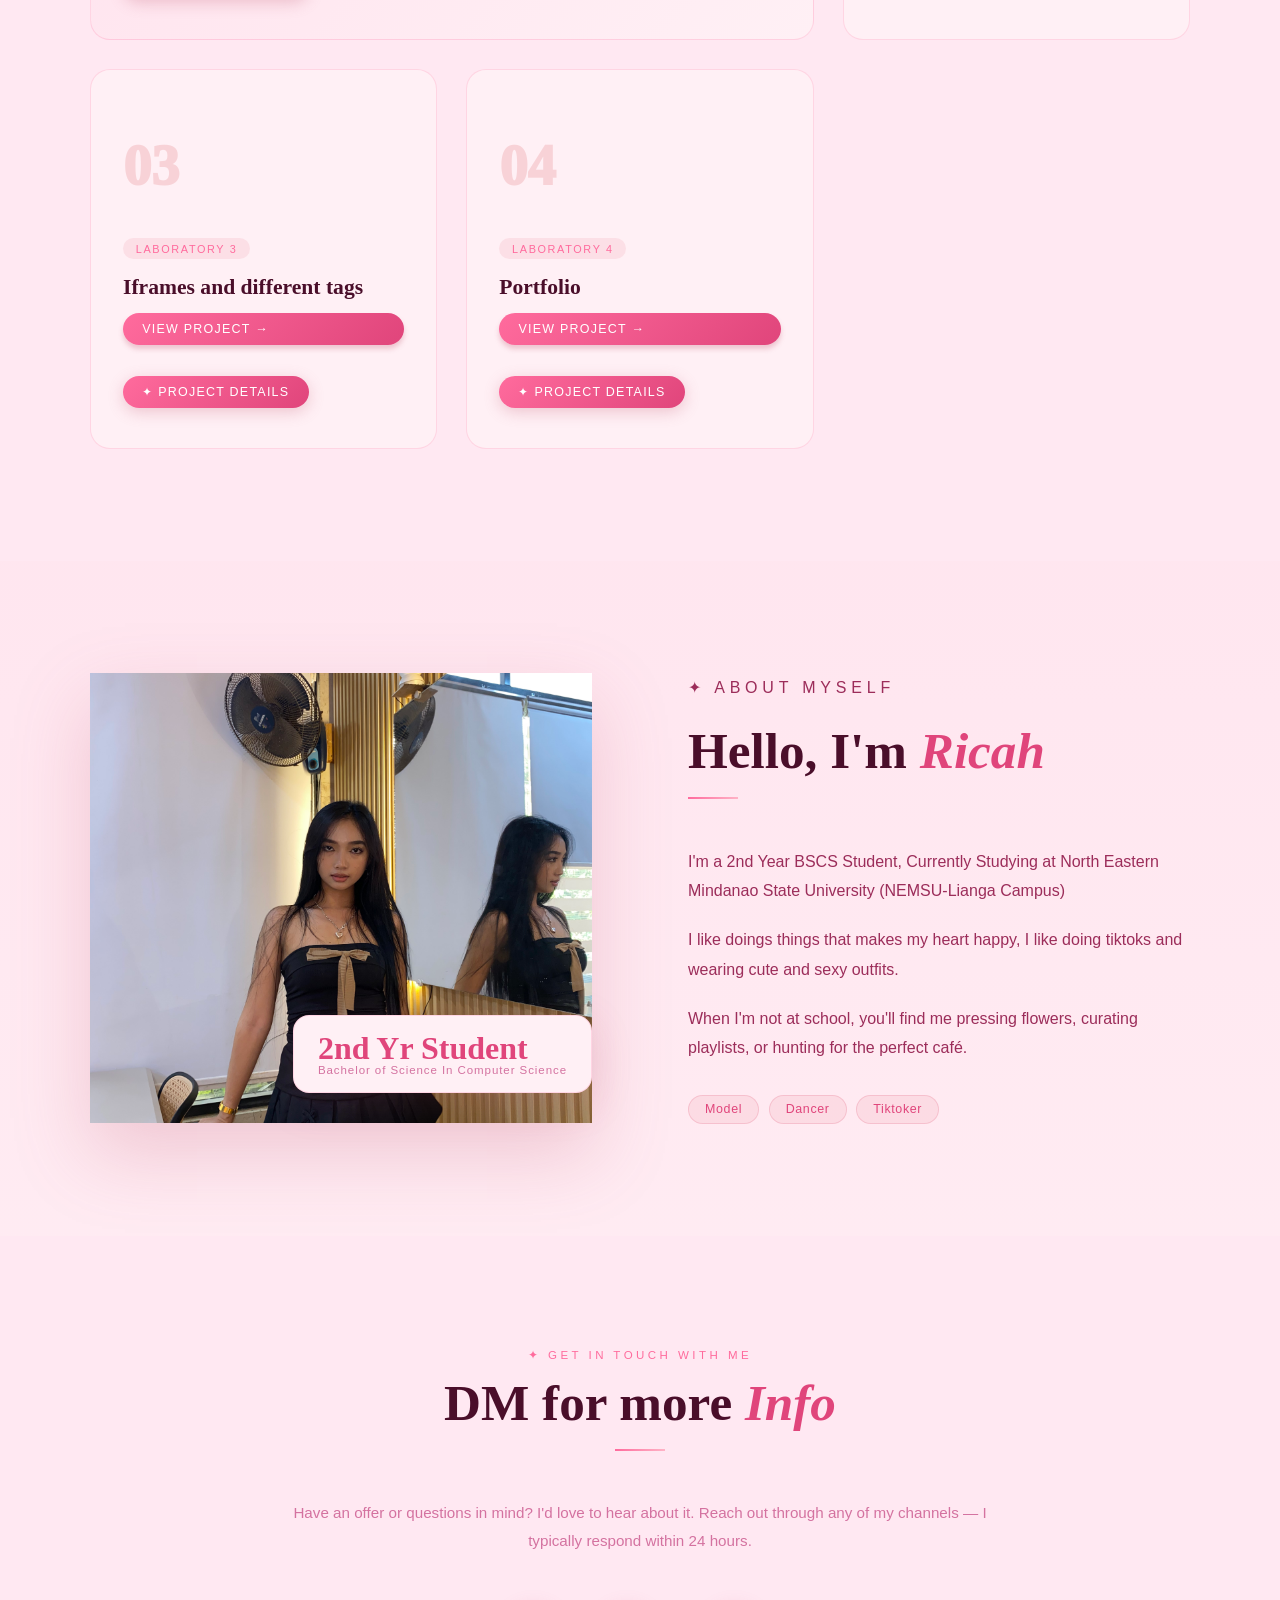
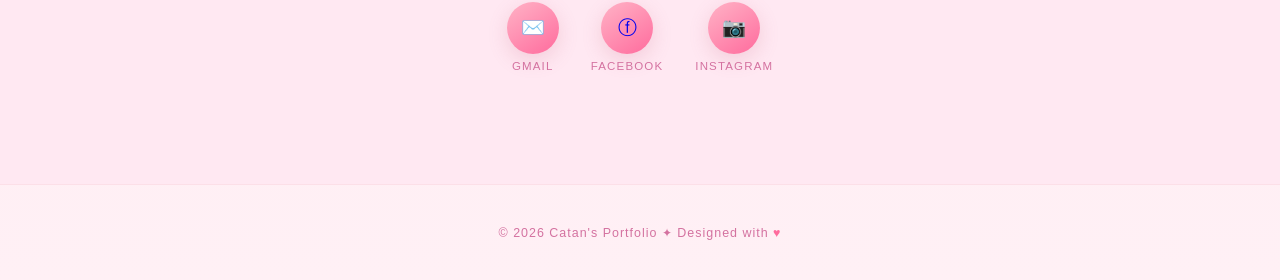
==== commit 38b9ce41: "Update index.html" ====
--- a/index.html
+++ b/index.html
@@ -118,10 +118,10 @@
       <p class="modal-video-label">Screenshots</p>
       <div class="modal-gallery">
         <div class="gallery-item">
-          <img src="lab1/1.JPG" alt="Screenshot 1" class="gallery-img" onclick="openLightbox(this.src, this.alt)">
-        </div>
-        <div class="gallery-item">
-          <img src="lab1/2.JPG" alt="Screenshot 2" class="gallery-img" onclick="openLightbox(this.src, this.alt)">
+          <img src="Lab1/1.JPG" alt="Screenshot 1" class="gallery-img" onclick="openLightbox(this.src, this.alt)">
+        </div>
+        <div class="gallery-item">
+          <img src="Lab1/2.JPG" alt="Screenshot 2" class="gallery-img" onclick="openLightbox(this.src, this.alt)">
         </div>
       </div>
 
@@ -132,7 +132,7 @@
         <p class="modal-video-label">Demo Video</p>
         <div class="video-wrapper">
           <video controls width="100%">
-            <source src="lab1/1.MOV" type="video/mp4">
+            <source src="Lab1/1.MOV" type="video/mp4">
             Your browser does not support the video tag.
           </video>
         </div>
@@ -270,25 +270,25 @@
       <p class="modal-video-label">Screenshots</p>
       <div class="modal-gallery">
         <div class="gallery-item">
-          <img src="lab3/1.JPG" alt="Screenshot 1" class="gallery-img" onclick="openLightbox(this.src, this.alt)">
-        </div>
-        <div class="gallery-item">
-          <img src="lab3/2.JPG" alt="Screenshot 2" class="gallery-img" onclick="openLightbox(this.src, this.alt)">
-        </div>
-        <div class="gallery-item">
-          <img src="lab3/3.JPG" alt="Screenshot 3" class="gallery-img" onclick="openLightbox(this.src, this.alt)">
-        </div>
-        <div class="gallery-item">
-          <img src="lab3/4.JPG" alt="Screenshot 3" class="gallery-img" onclick="openLightbox(this.src, this.alt)">
-        </div>
-        <div class="gallery-item">
-          <img src="lab3/5.JPG" alt="Screenshot 3" class="gallery-img" onclick="openLightbox(this.src, this.alt)">
-        </div>
-        <div class="gallery-item">
-          <img src="lab3/6.JPG" alt="Screenshot 3" class="gallery-img" onclick="openLightbox(this.src, this.alt)">
-        </div>
-        <div class="gallery-item">
-          <img src="lab3/7.JPG" alt="Screenshot 3" class="gallery-img" onclick="openLightbox(this.src, this.alt)">
+          <img src="Lab3/1.JPG" alt="Screenshot 1" class="gallery-img" onclick="openLightbox(this.src, this.alt)">
+        </div>
+        <div class="gallery-item">
+          <img src="Lab3/2.JPG" alt="Screenshot 2" class="gallery-img" onclick="openLightbox(this.src, this.alt)">
+        </div>
+        <div class="gallery-item">
+          <img src="Lab3/3.JPG" alt="Screenshot 3" class="gallery-img" onclick="openLightbox(this.src, this.alt)">
+        </div>
+        <div class="gallery-item">
+          <img src="Lab3/4.JPG" alt="Screenshot 3" class="gallery-img" onclick="openLightbox(this.src, this.alt)">
+        </div>
+        <div class="gallery-item">
+          <img src="Lab3/5.JPG" alt="Screenshot 3" class="gallery-img" onclick="openLightbox(this.src, this.alt)">
+        </div>
+        <div class="gallery-item">
+          <img src="Lab3/6.JPG" alt="Screenshot 3" class="gallery-img" onclick="openLightbox(this.src, this.alt)">
+        </div>
+        <div class="gallery-item">
+          <img src="Lab3/7.JPG" alt="Screenshot 3" class="gallery-img" onclick="openLightbox(this.src, this.alt)">
         </div>
       </div>
 
@@ -298,7 +298,7 @@
         <p class="modal-video-label">Demo Video</p>
         <div class="video-wrapper">
           <video controls width="100%">
-            <source src="lab3/3.MOV" type="video/mp4">
+            <source src="Lab3/3.MOV" type="video/mp4">
             Your browser does not support the video tag.
           </video>
         </div>
@@ -478,4 +478,4 @@
 
  <script src="script.js"></script>
 </body>
-</html>+</html>
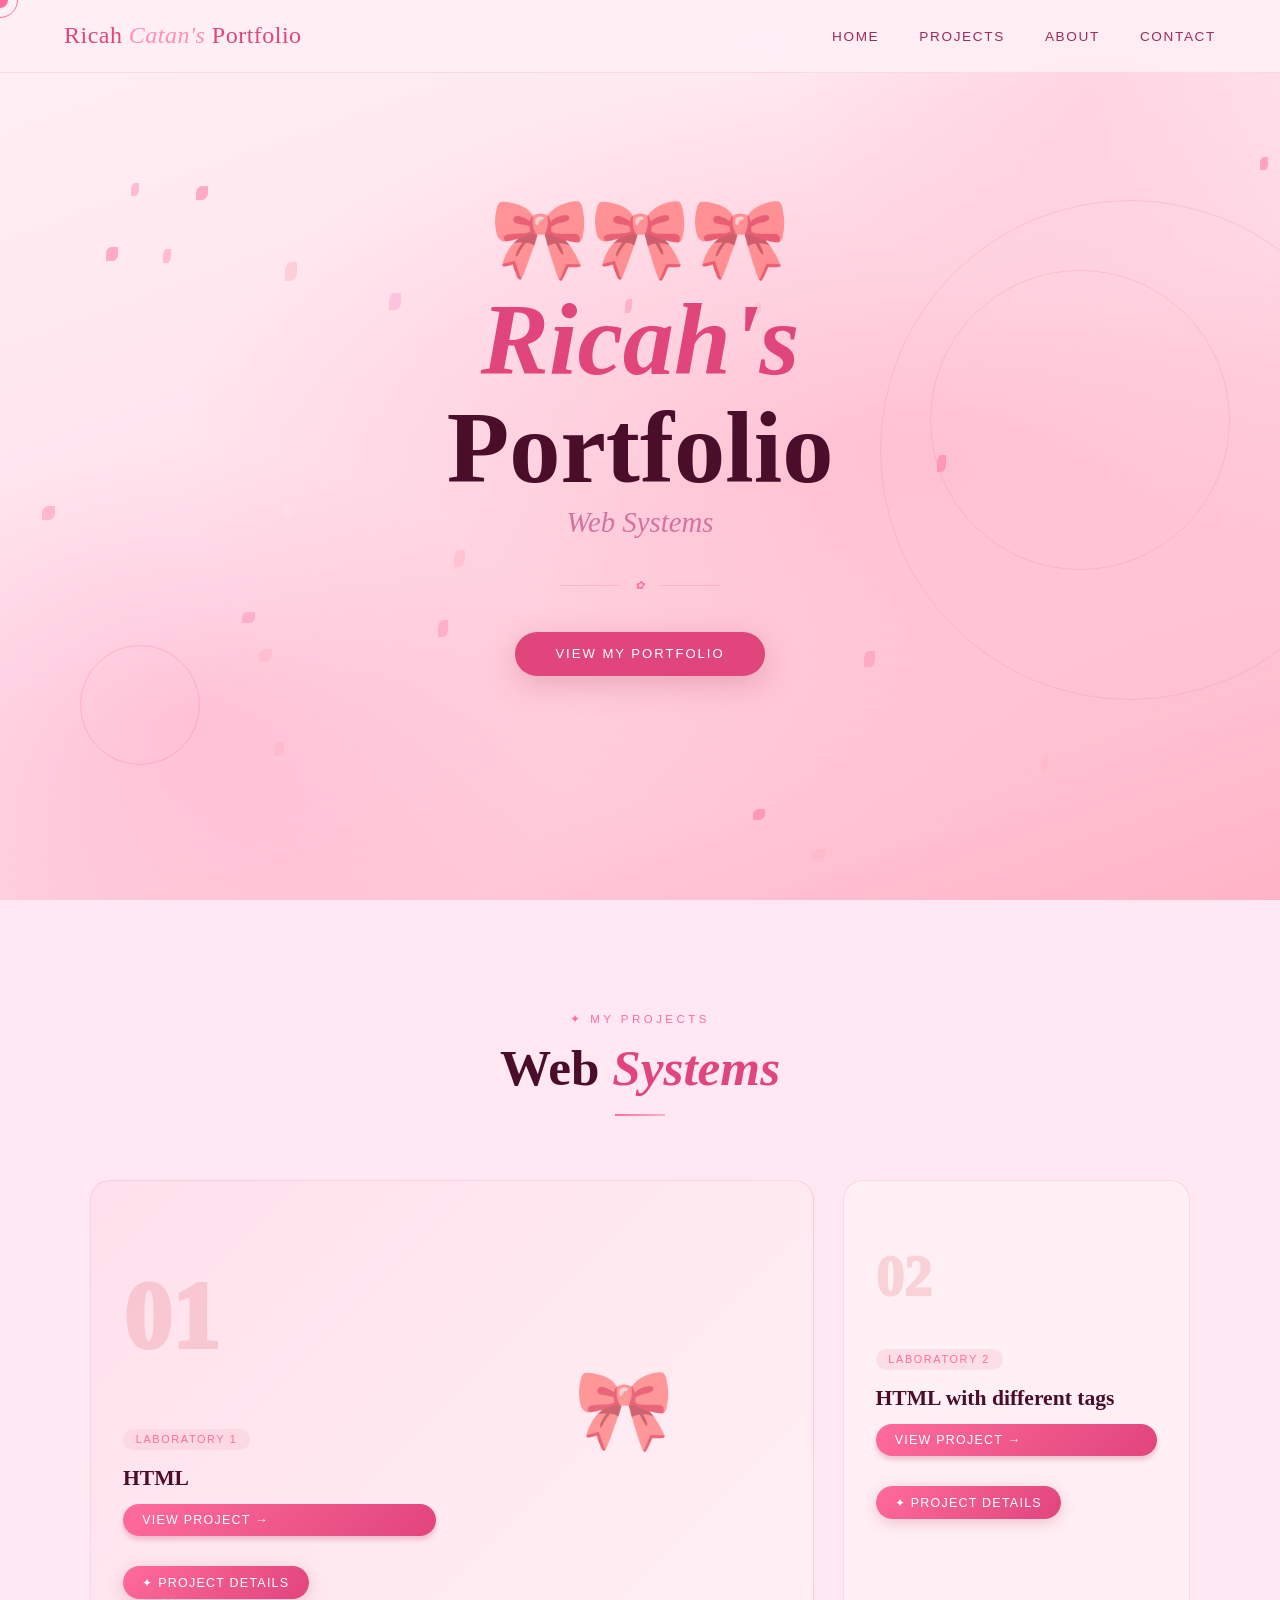
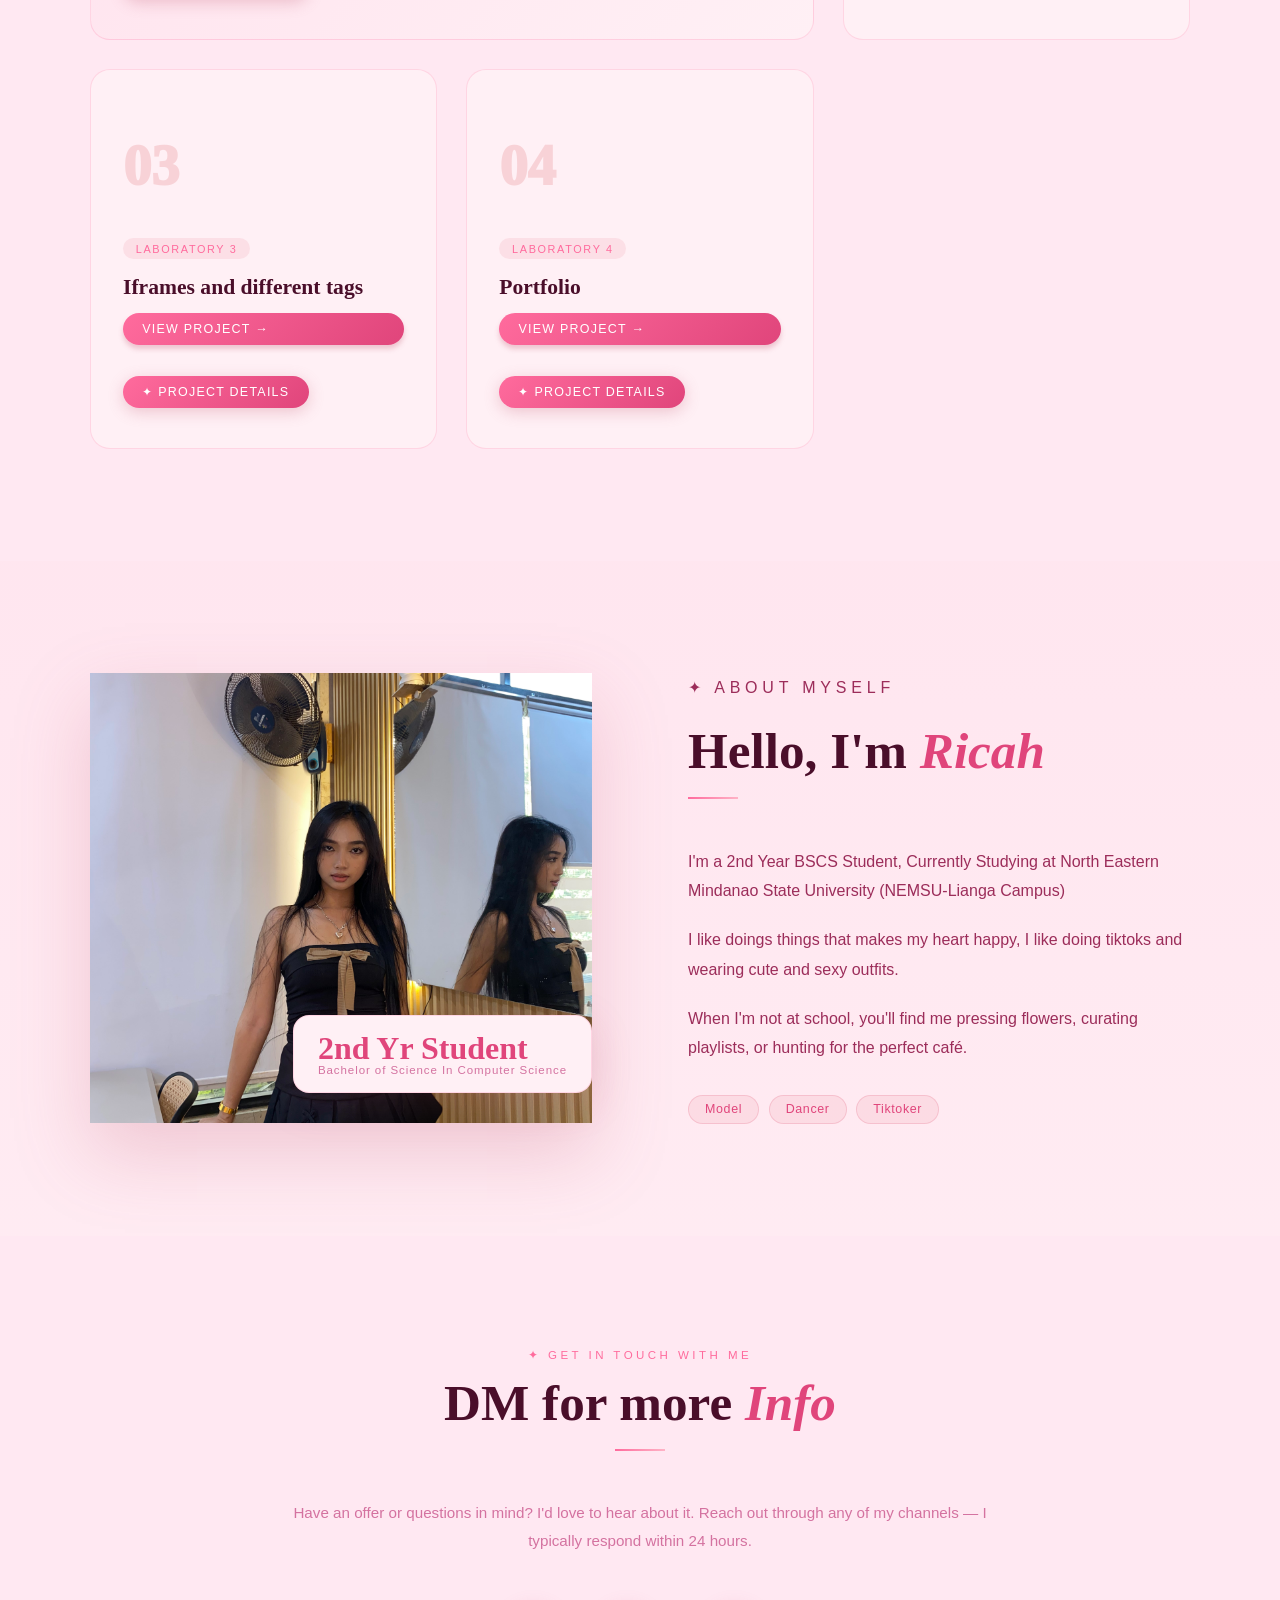
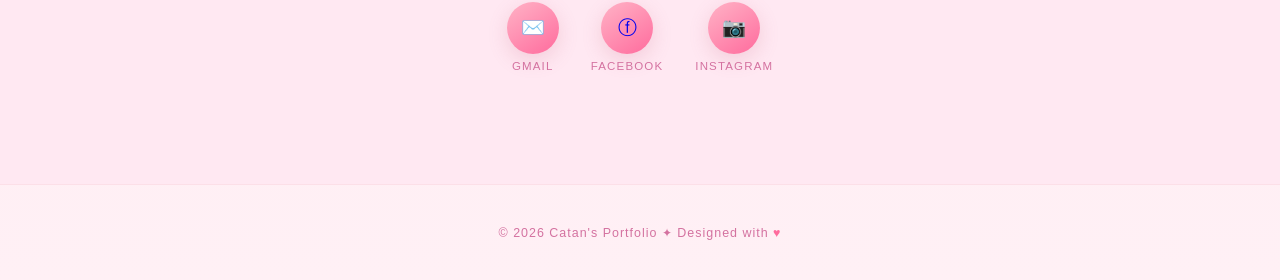
==== commit e8ae1992: "Update index.html" ====
--- a/index.html
+++ b/index.html
@@ -91,7 +91,7 @@
       <div class="project-number">04</div>
       <span class="project-tag">Laboratory 4</span>
       <h3 class="project-title">Portfolio</h3>
-      <a href="#" class="project-link">View Project →</a>
+      <a href="https://4-sigma-three.vercel.app/" class="project-link">View Project →</a>
       <br>
       <button class="btn-details" onclick="openModal('modal-4')">✦ Project Details</button>
      
@@ -376,7 +376,7 @@
         <p class="modal-video-label">Demo Video</p>
         <div class="video-wrapper">
           <video controls width="100%">
-            <source src="lab4/lab4.mov" type="video/mp4">
+            <source src="Lab4/4.mov" type="video/mp4">
             Your browser does not support the video tag.
           </video>
         </div>
@@ -409,7 +409,7 @@
         <span class="modal-pill">Github</span>
         <span class="modal-pill">Vercel</span>
       </div>
-      <a href="" class="modal-cta" target="_blank">
+      <a href="https://4-sigma-three.vercel.app/" class="modal-cta" target="_blank">
         View Live Project →
       </a>
     </div>
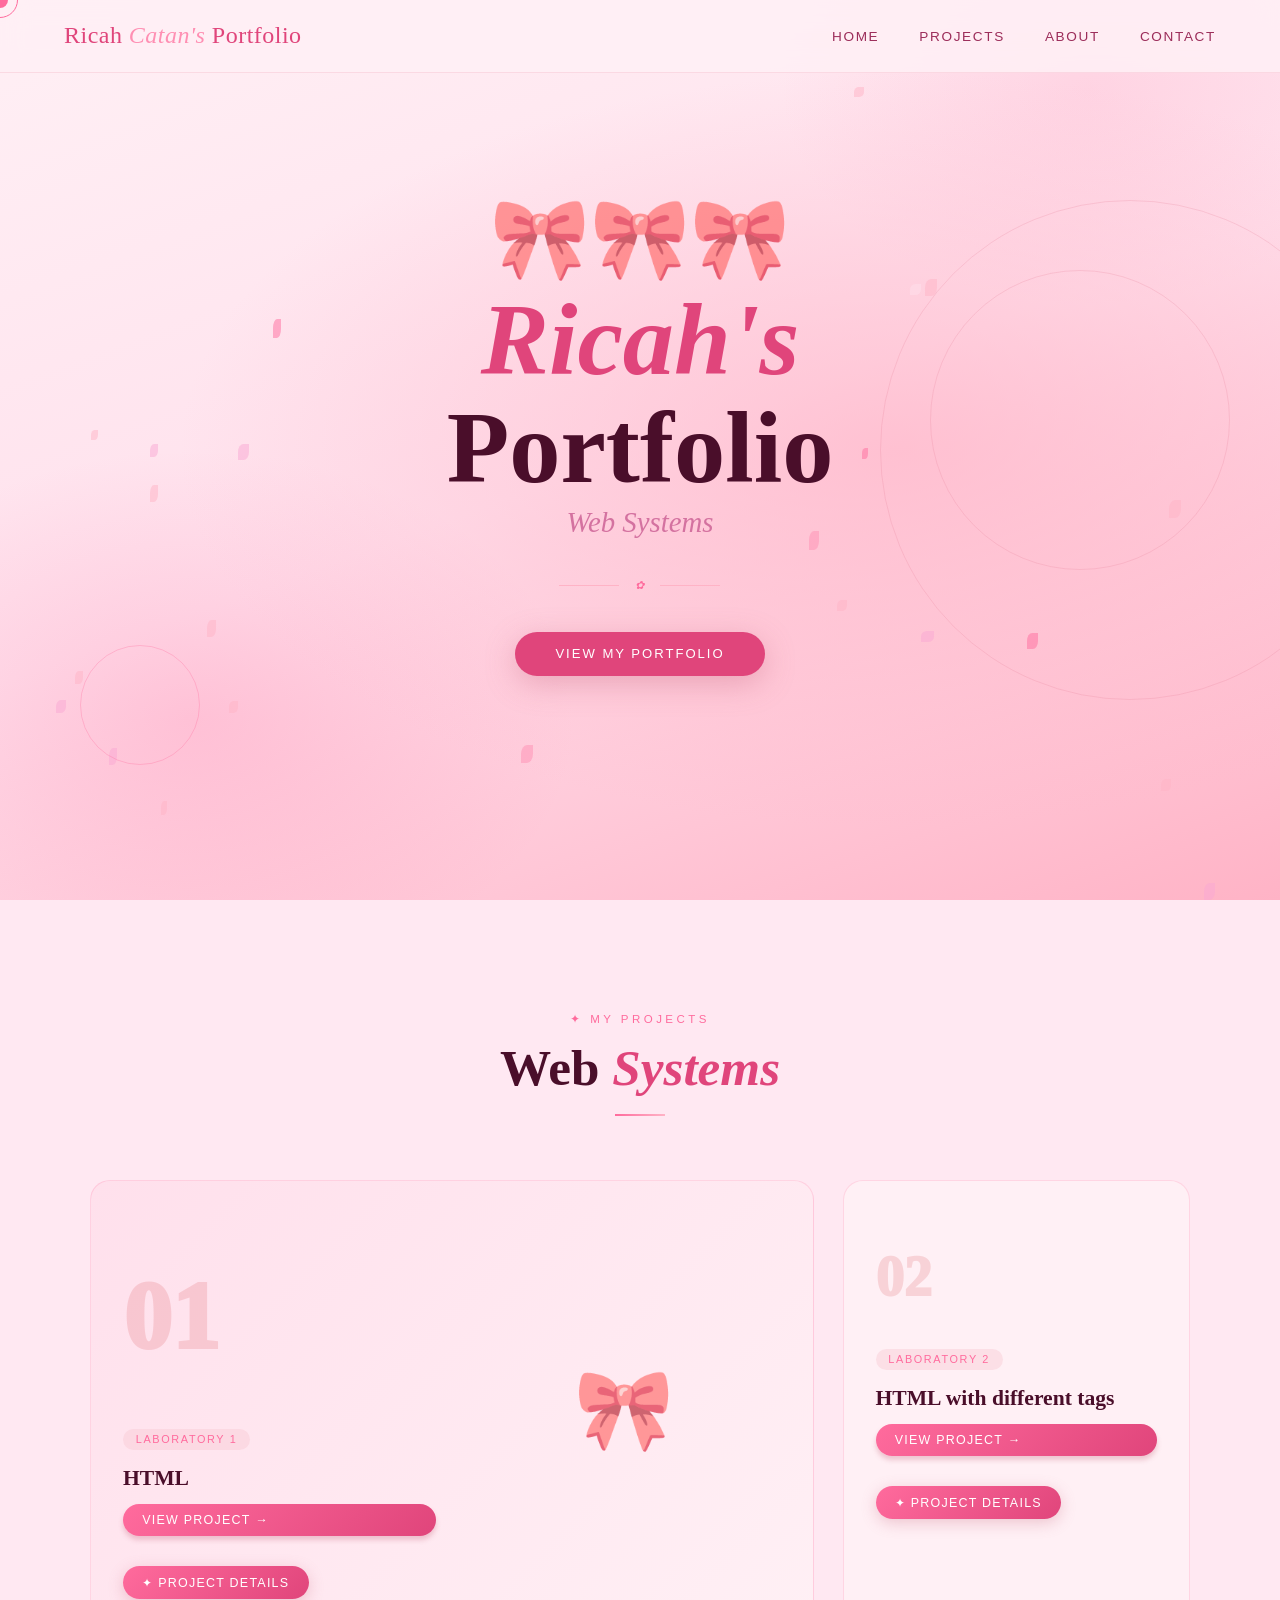
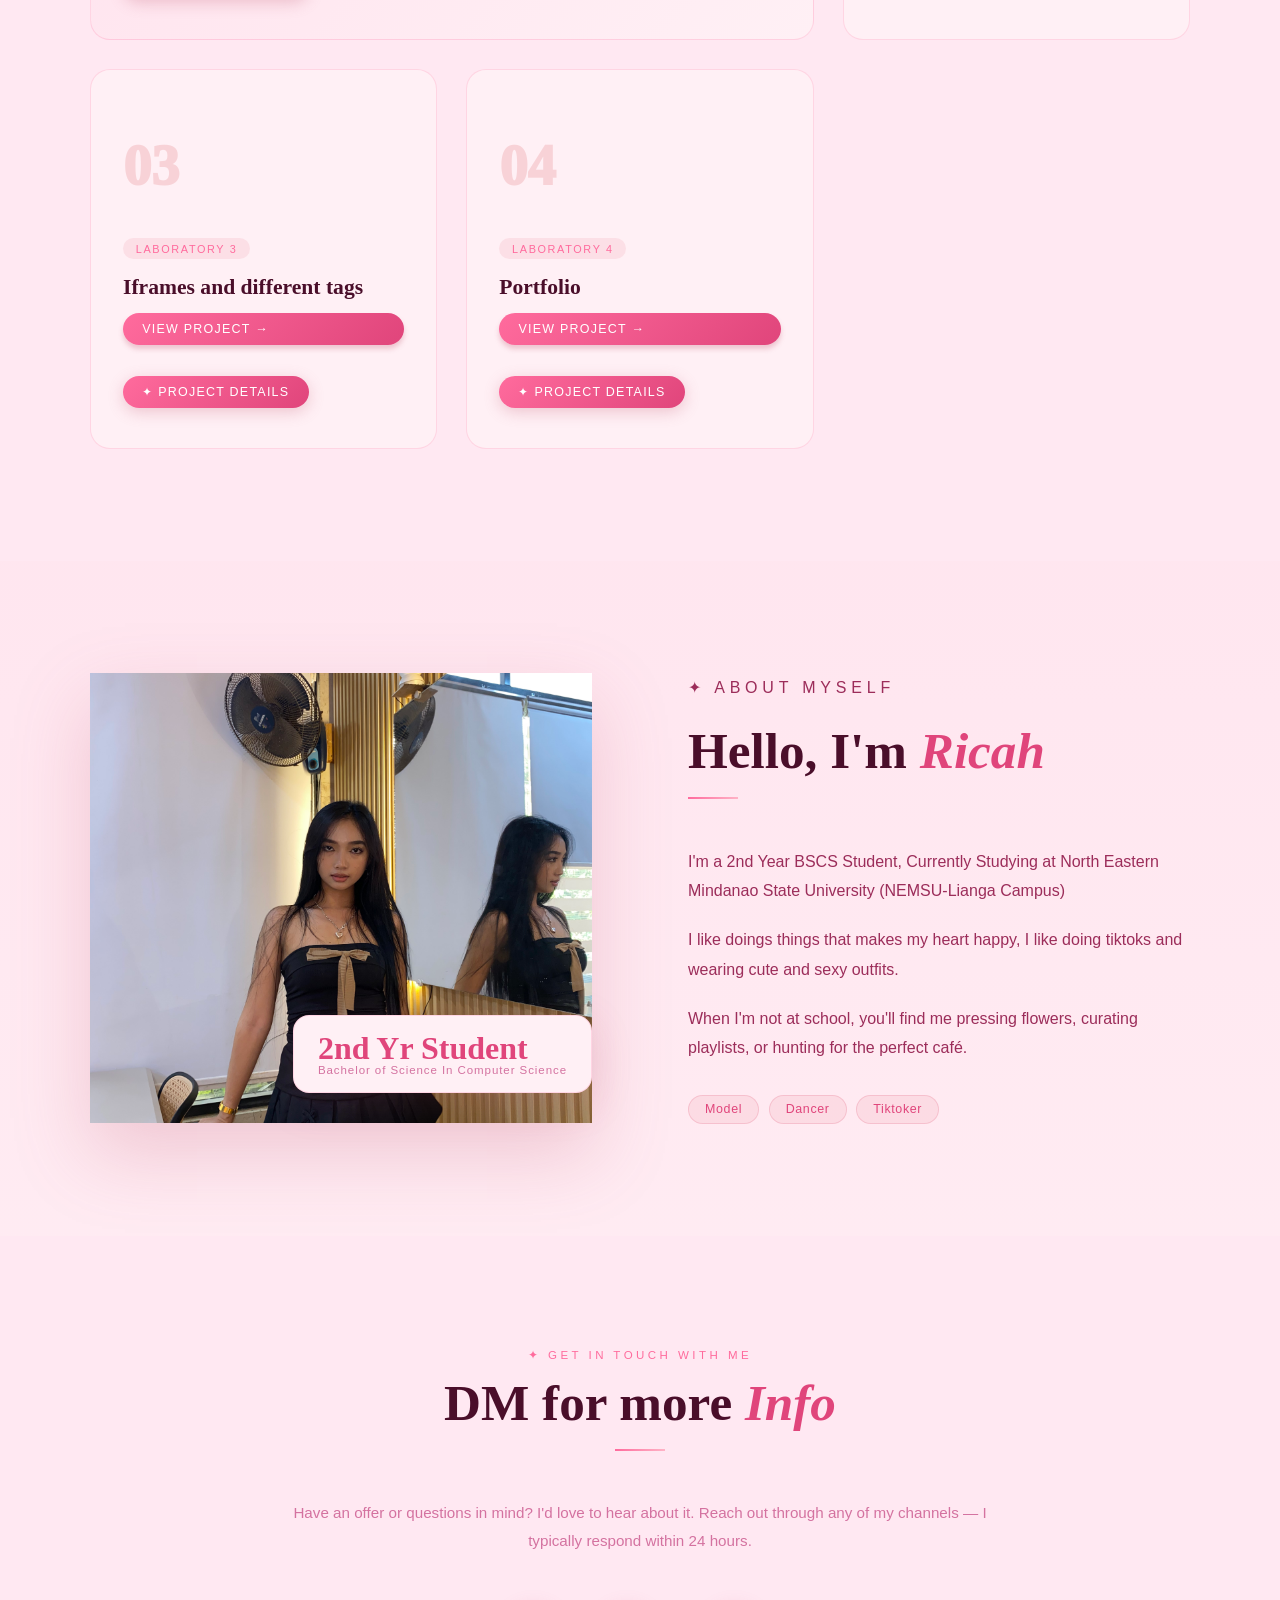
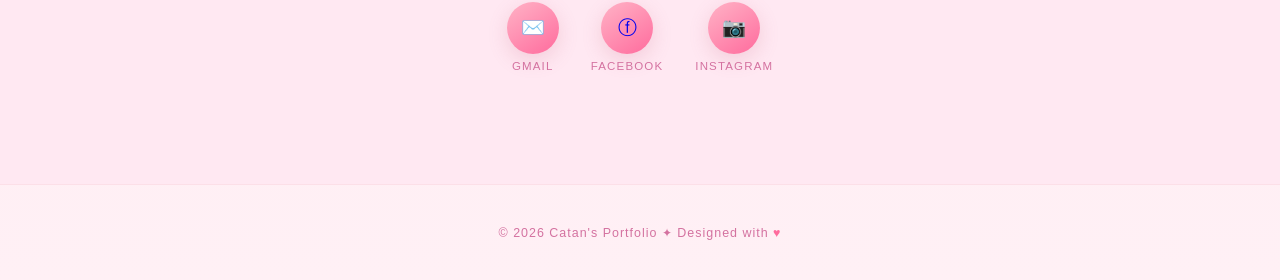
==== commit f19b4efb: "Update index.html" ====
--- a/index.html
+++ b/index.html
@@ -376,7 +376,7 @@
         <p class="modal-video-label">Demo Video</p>
         <div class="video-wrapper">
           <video controls width="100%">
-            <source src="Lab4/4.mov" type="video/mp4">
+            <source src="Lab4/4.mp4" type="video/mp4">
             Your browser does not support the video tag.
           </video>
         </div>
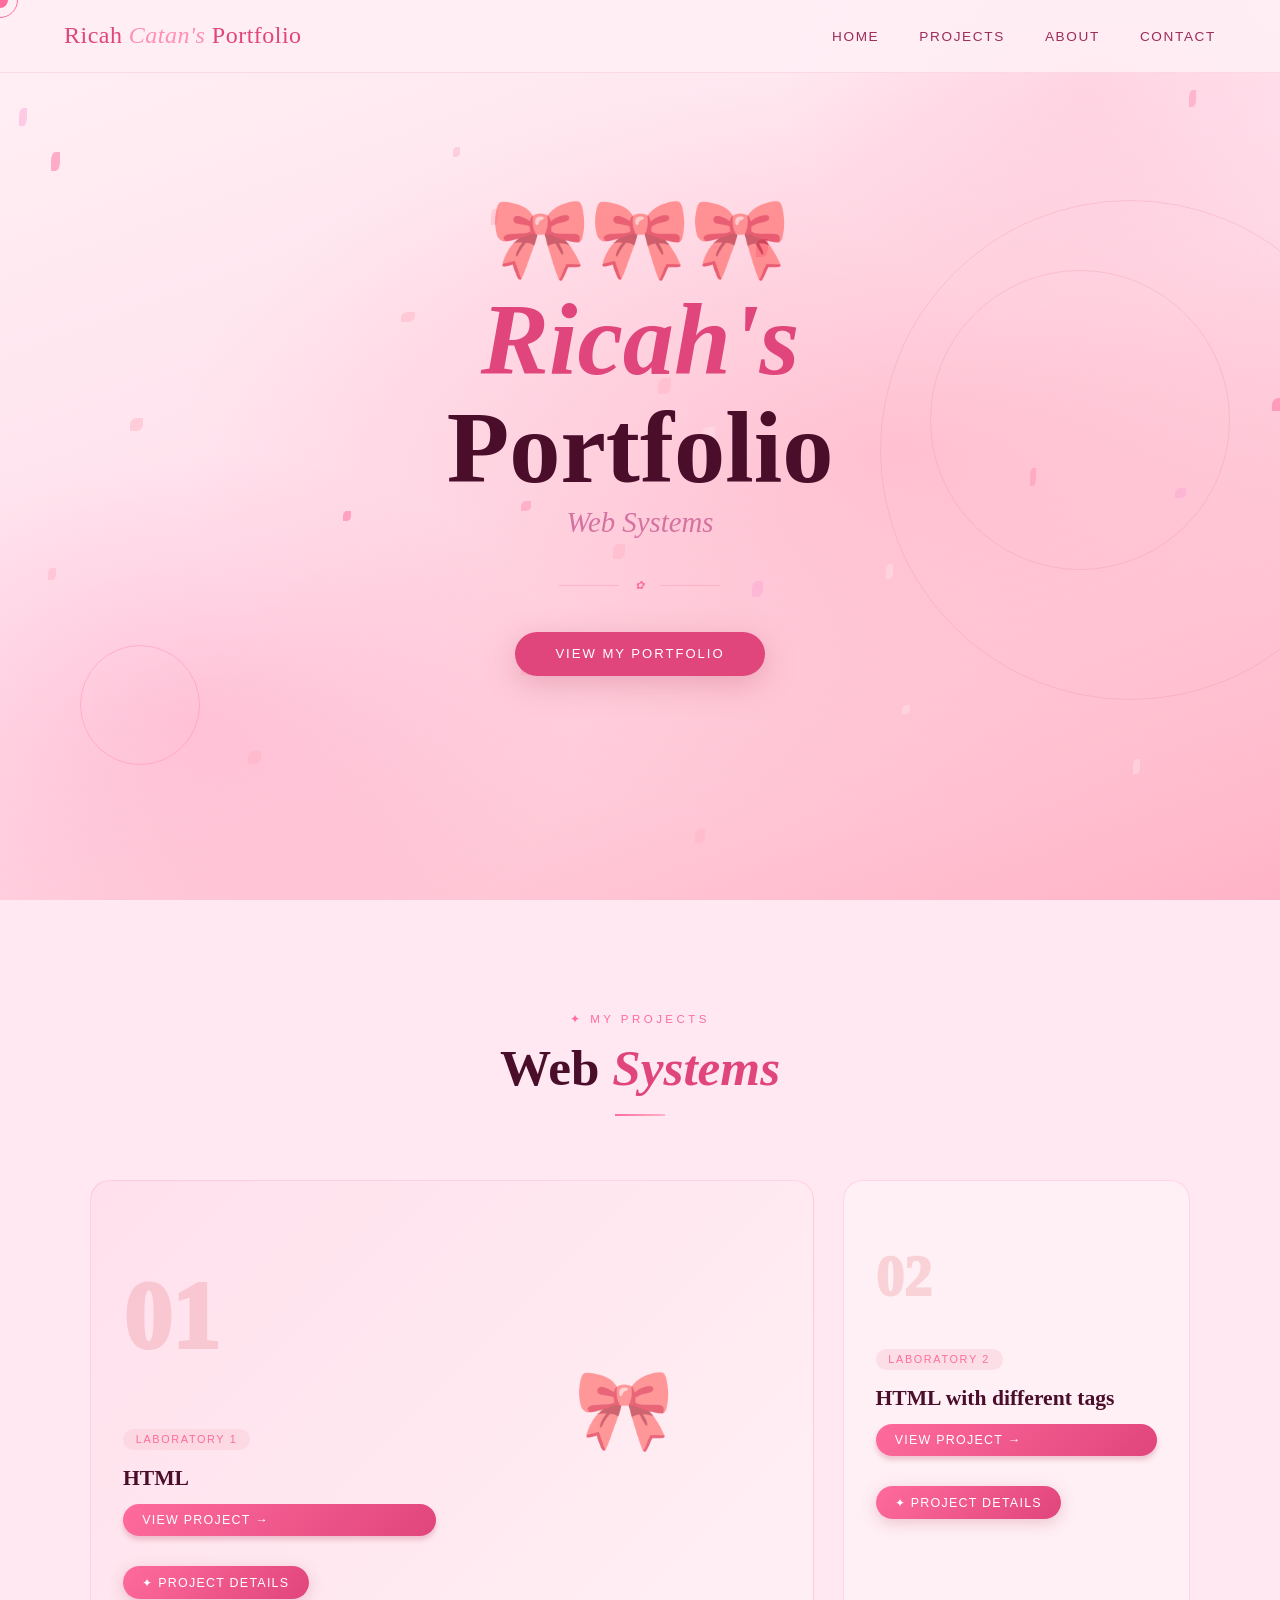
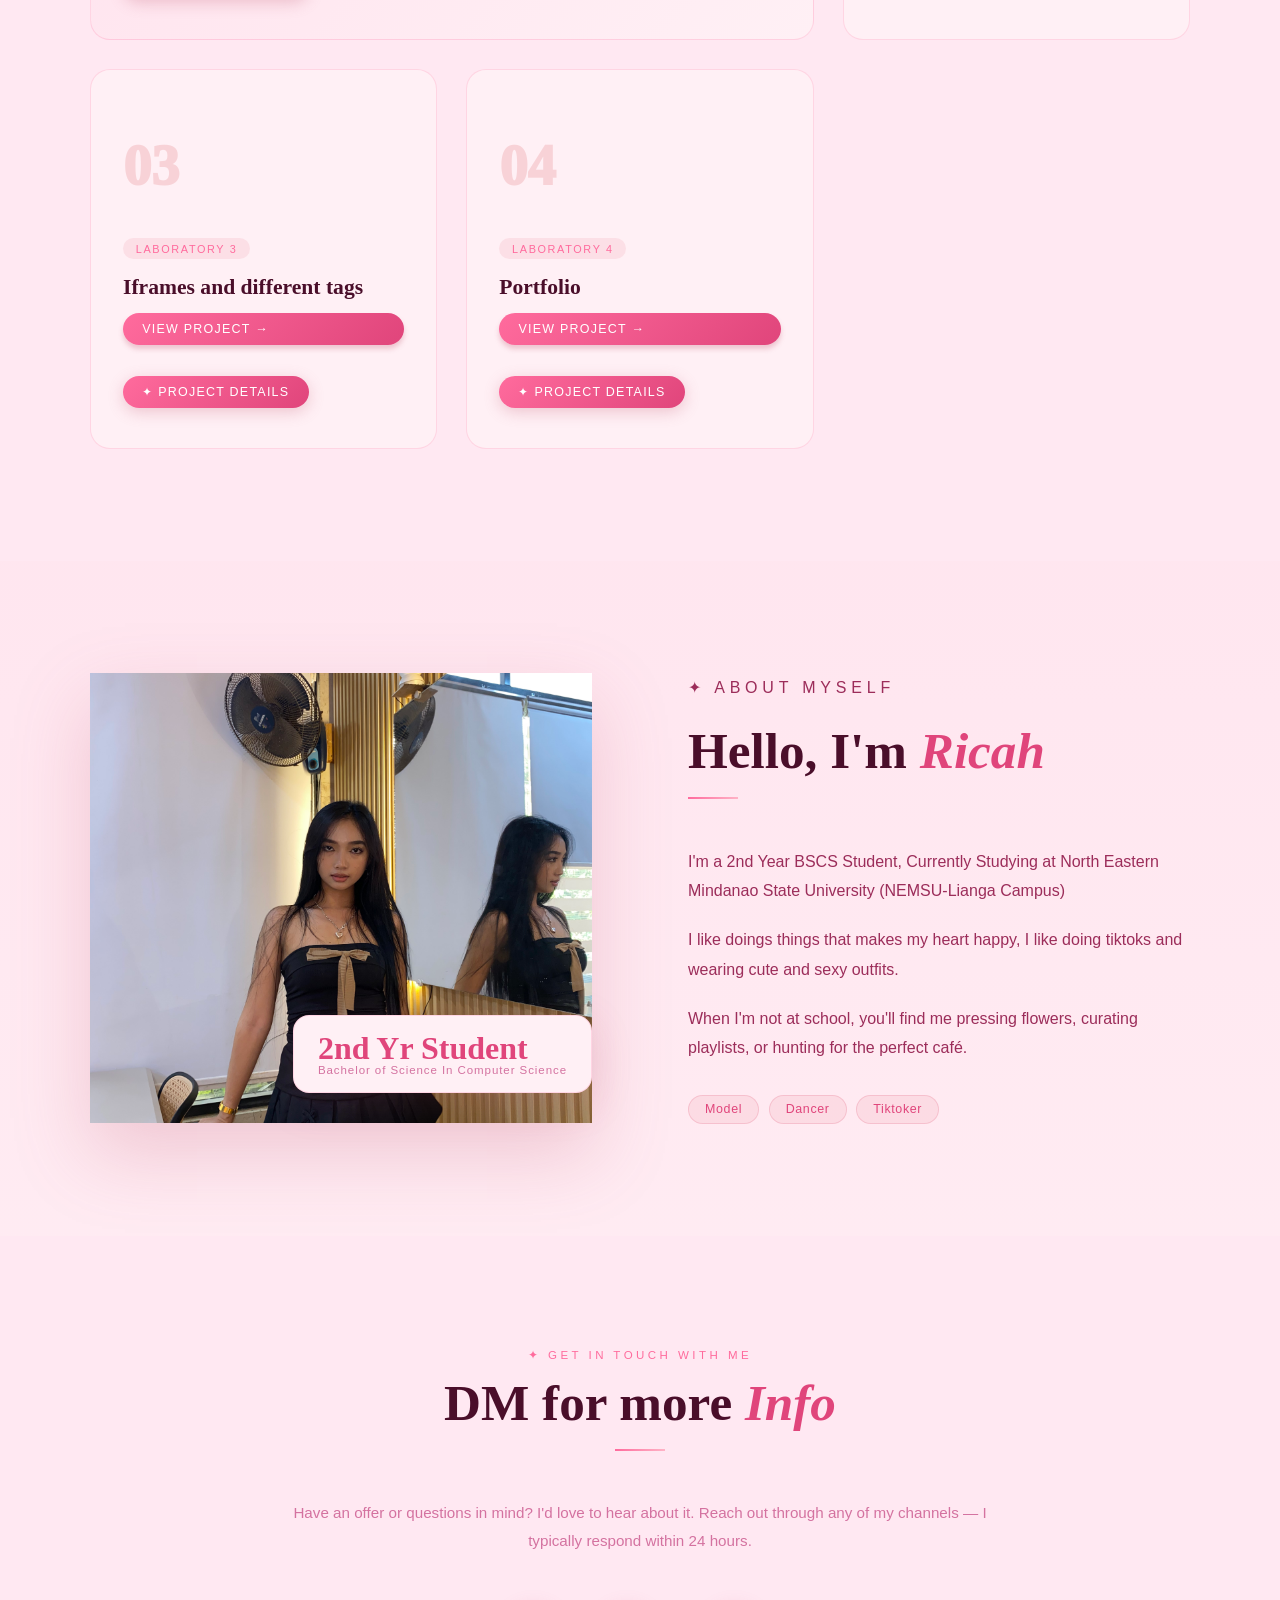
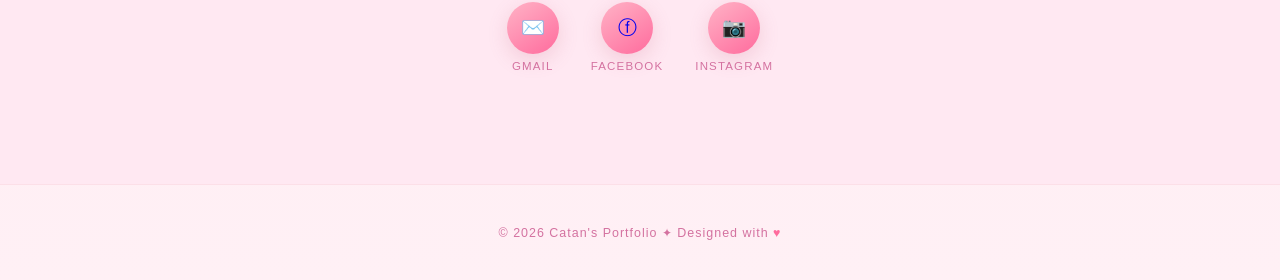
==== commit f916189b: "Update index.html" ====
--- a/index.html
+++ b/index.html
@@ -354,19 +354,19 @@
       <p class="modal-video-label">Screenshots</p>
       <div class="modal-gallery">
         <div class="gallery-item">
-          <img src="lab4/Home.JPG" alt="Screenshot 1" class="gallery-img" onclick="openLightbox(this.src, this.alt)">
-        </div>
-        <div class="gallery-item">
-          <img src="lab4/Projects.JPG" alt="Screenshot 2" class="gallery-img" onclick="openLightbox(this.src, this.alt)">
-        </div>
-        <div class="gallery-item">
-          <img src="lab4/Projectss.JPG" alt="Screenshot 3" class="gallery-img" onclick="openLightbox(this.src, this.alt)">
-        </div>
-        <div class="gallery-item">
-          <img src="lab4/About.JPG" alt="Screenshot 3" class="gallery-img" onclick="openLightbox(this.src, this.alt)">
-        </div>
-        <div class="gallery-item">
-          <img src="lab4/Contact.JPG" alt="Screenshot 3" class="gallery-img" onclick="openLightbox(this.src, this.alt)">
+          <img src="Lab4/Home.JPG" alt="Screenshot 1" class="gallery-img" onclick="openLightbox(this.src, this.alt)">
+        </div>
+        <div class="gallery-item">
+          <img src="Lab4/Projects.JPG" alt="Screenshot 2" class="gallery-img" onclick="openLightbox(this.src, this.alt)">
+        </div>
+        <div class="gallery-item">
+          <img src="Lab4/Projectss.JPG" alt="Screenshot 3" class="gallery-img" onclick="openLightbox(this.src, this.alt)">
+        </div>
+        <div class="gallery-item">
+          <img src="Lab4/About.JPG" alt="Screenshot 3" class="gallery-img" onclick="openLightbox(this.src, this.alt)">
+        </div>
+        <div class="gallery-item">
+          <img src="Lab4/Contact.JPG" alt="Screenshot 3" class="gallery-img" onclick="openLightbox(this.src, this.alt)">
         </div>
       </div>
 
